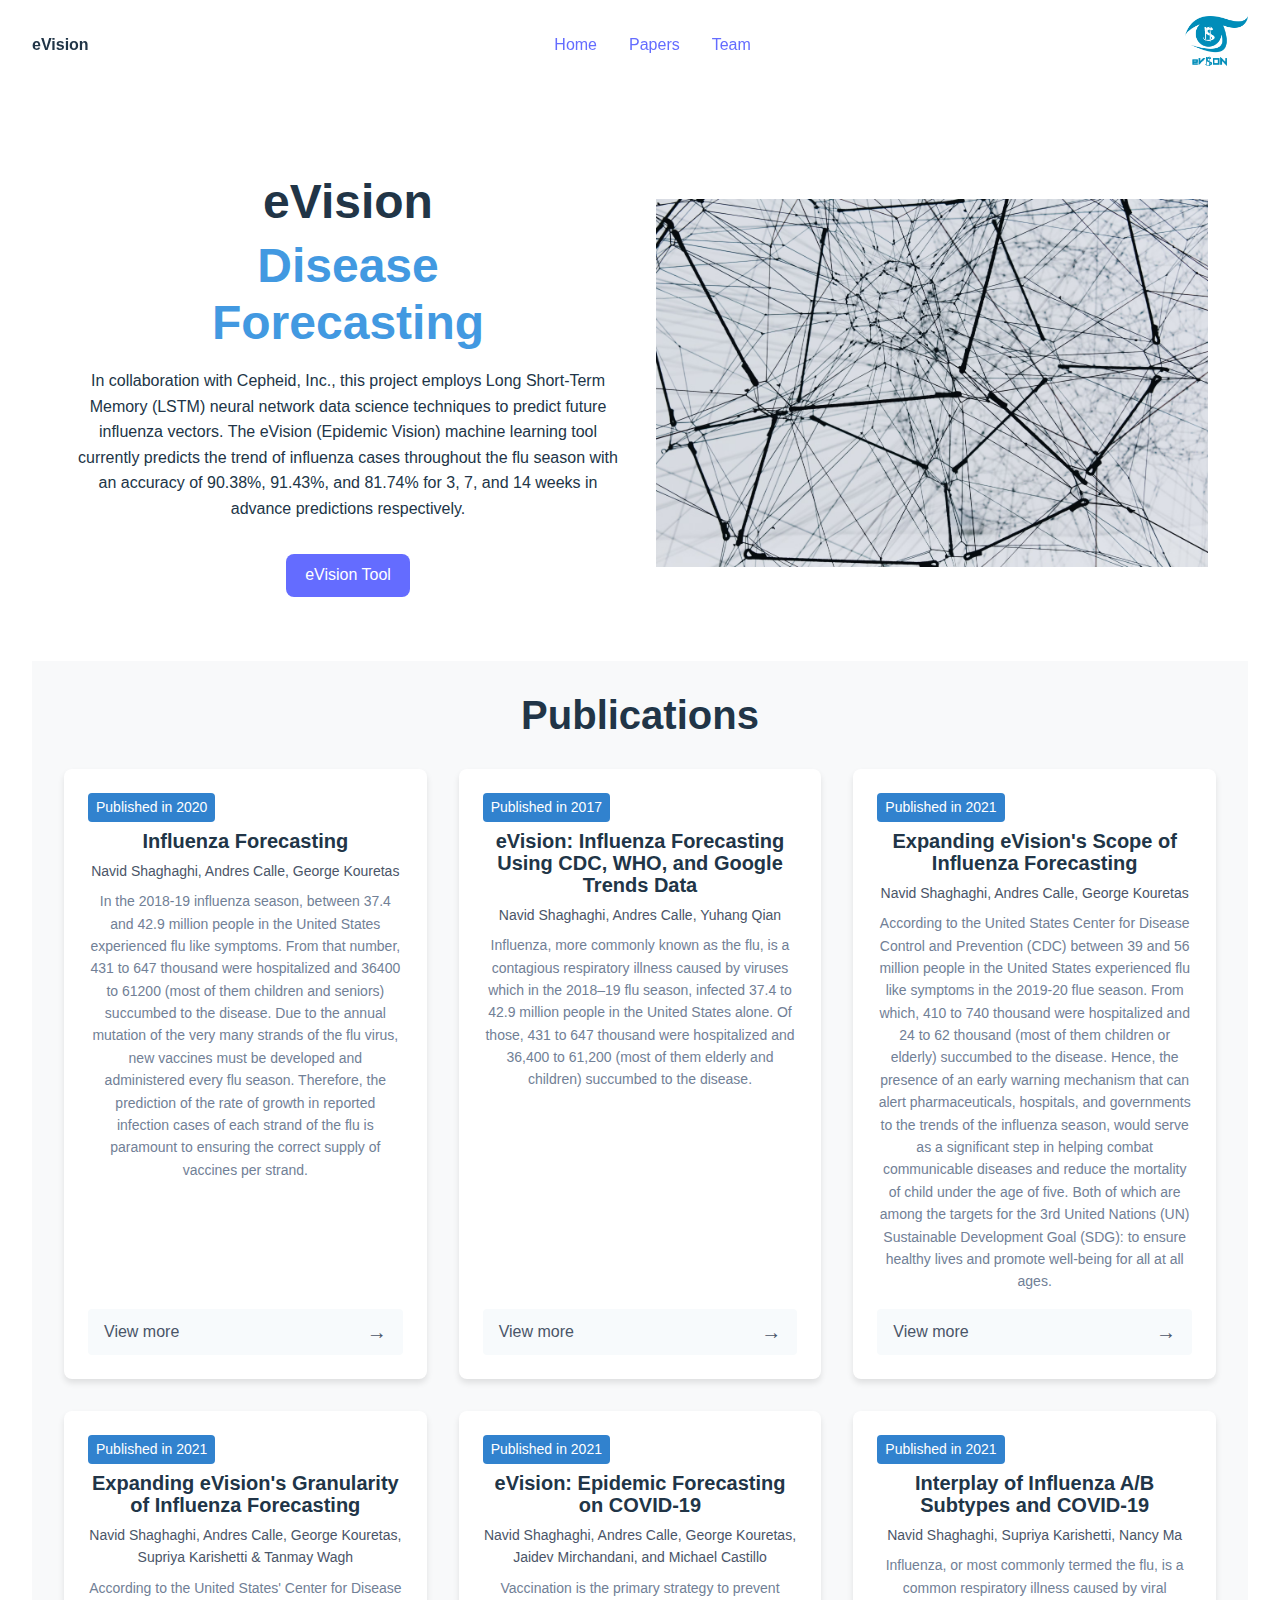
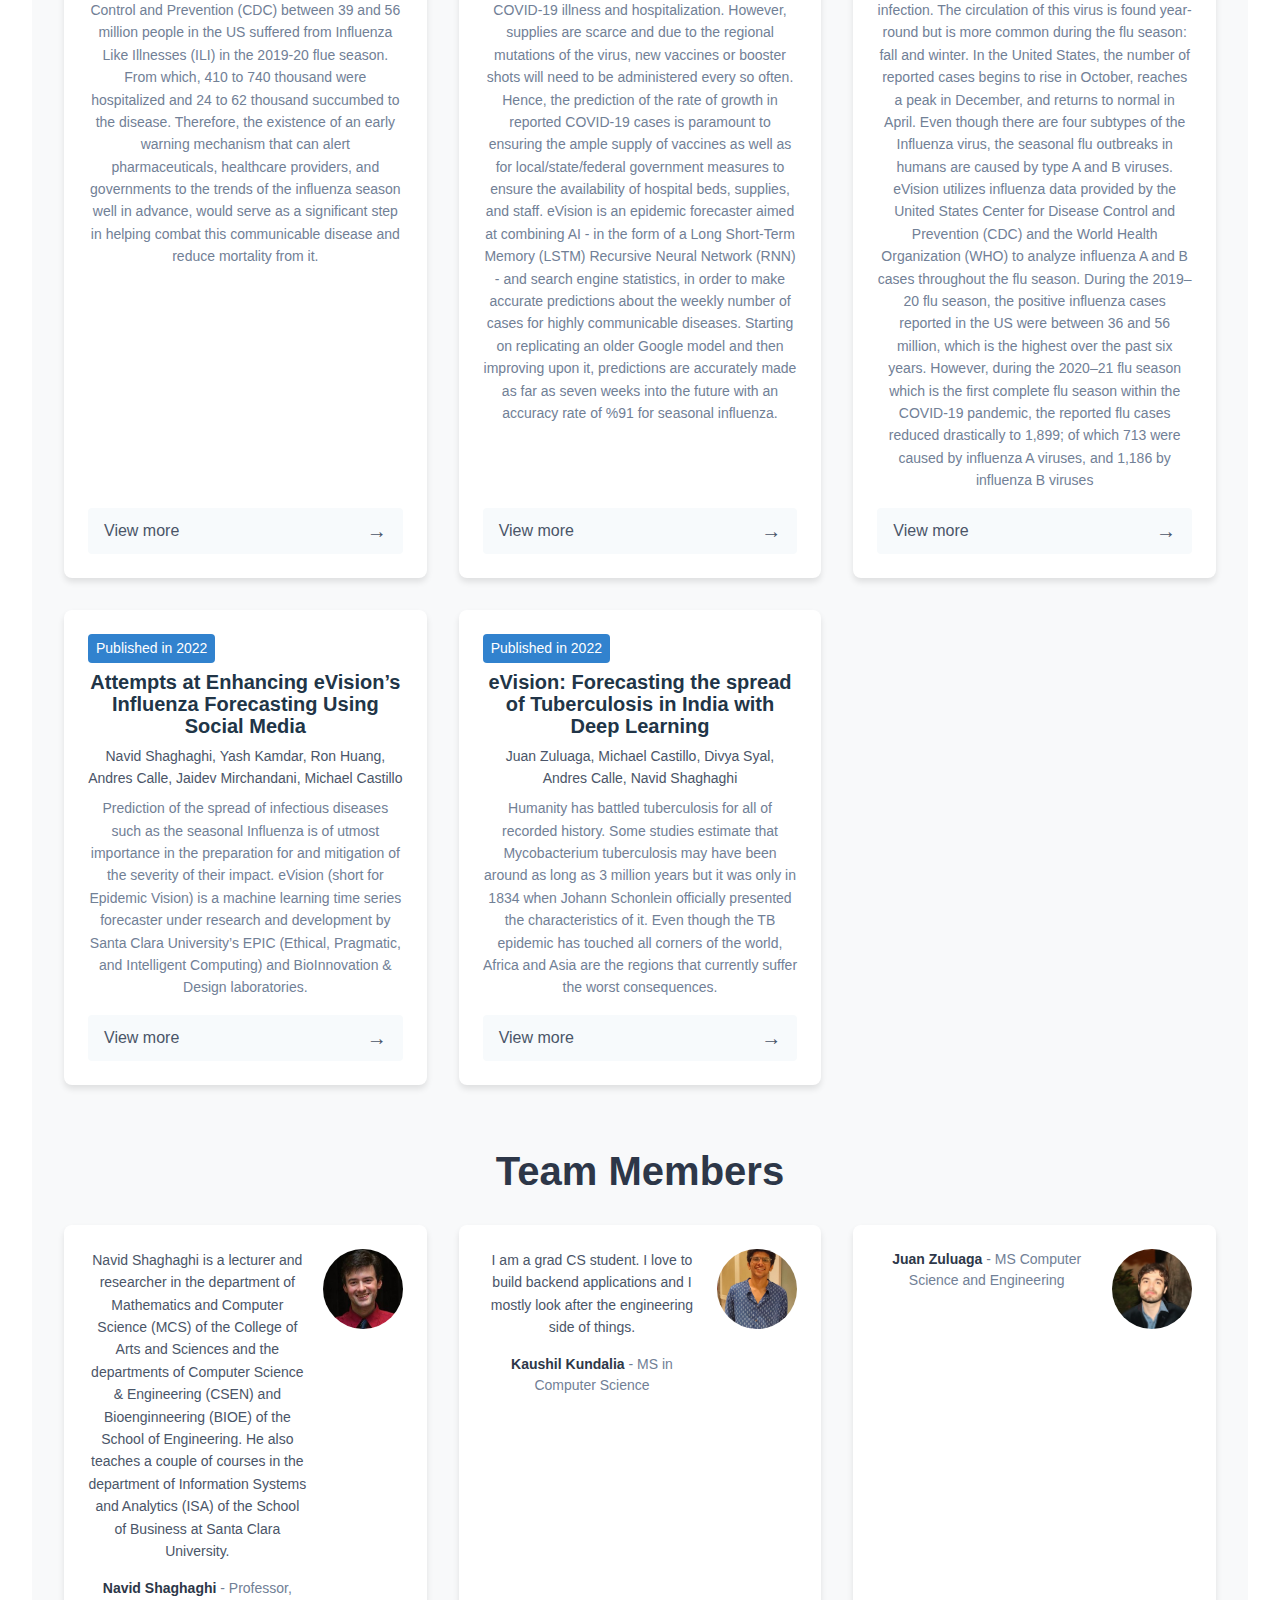
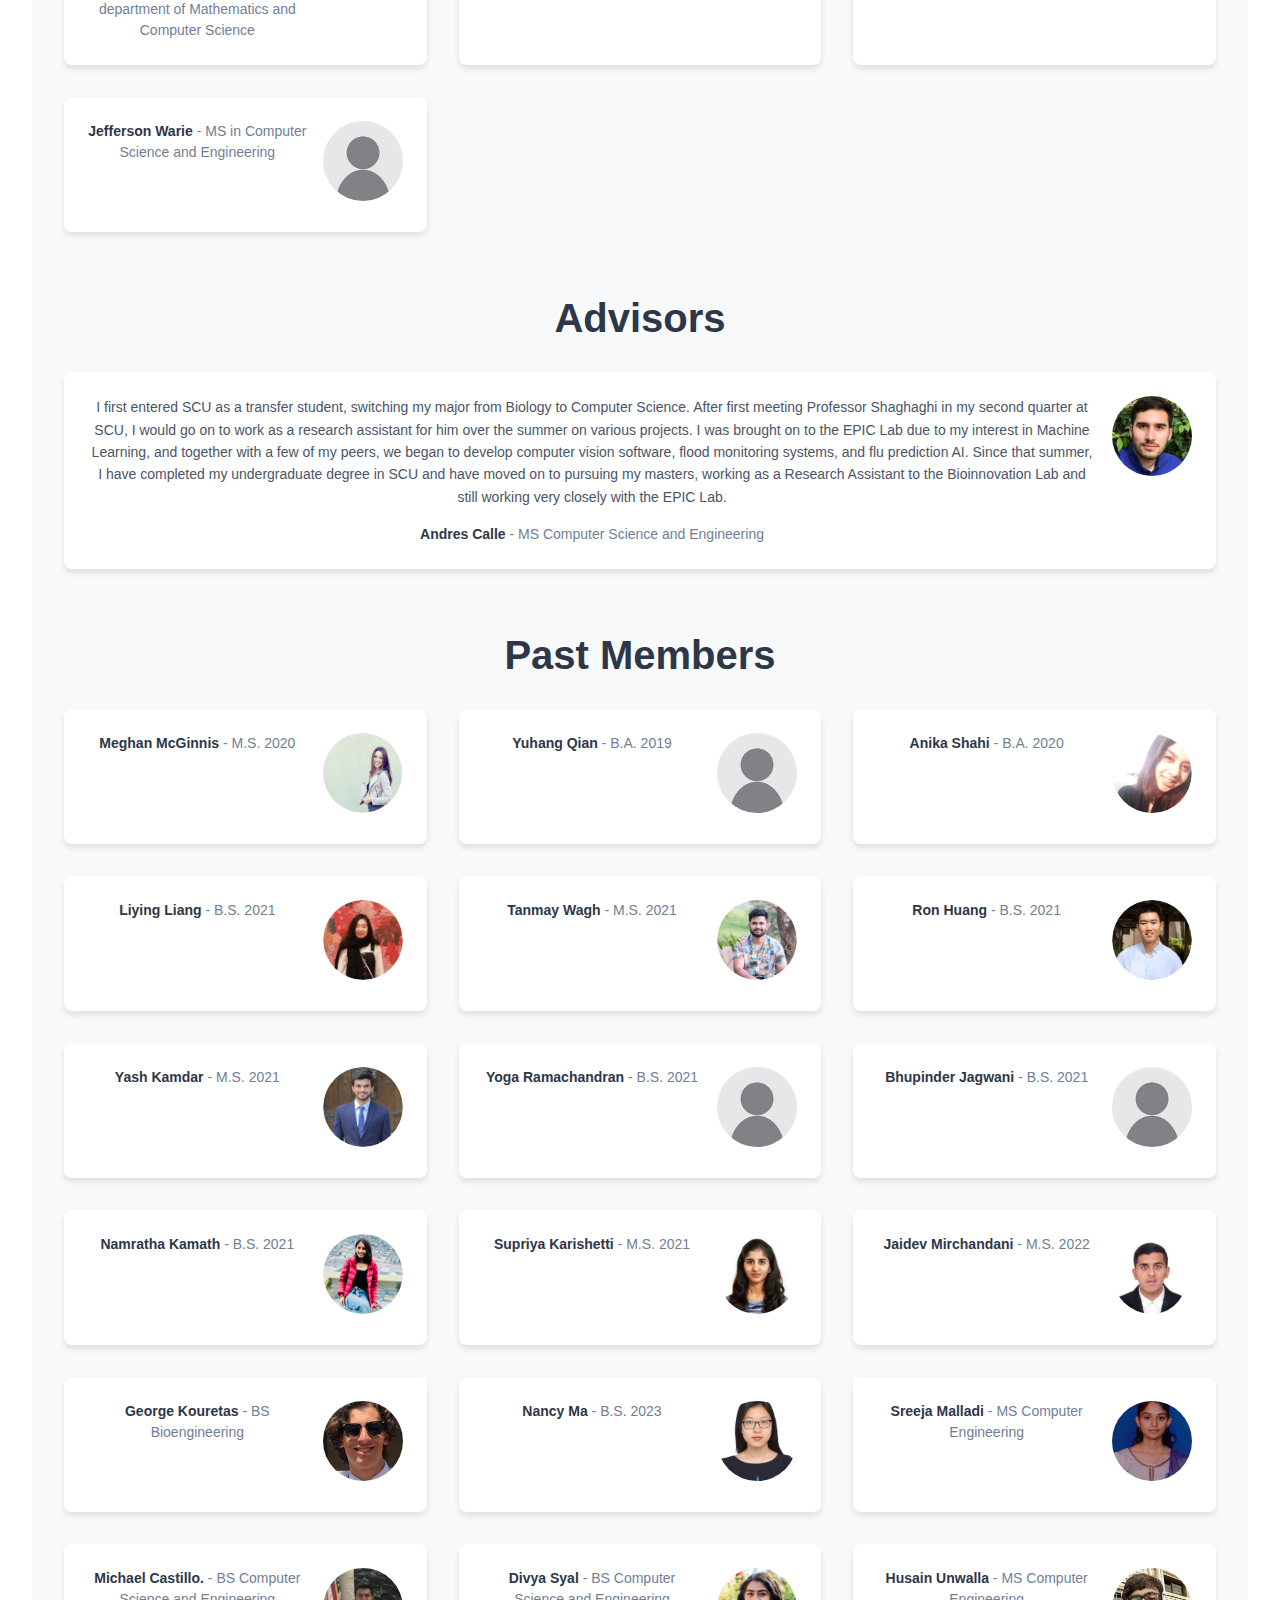
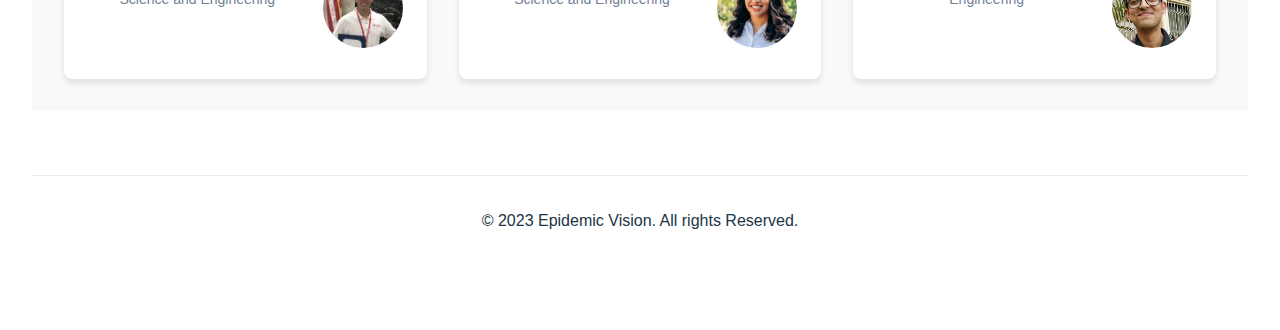
==== index.html @ 006d6311 "Initial Commit" ====
<!DOCTYPE html>
<html lang="en">

<head>
    <meta charset="UTF-8">
    <meta name="viewport" content="width=device-width, initial-scale=1.0">
    <meta name="description" content="eVision - Disease Forecasting">
    <link rel="canonical" href="https://www.epidemicvision.com">
    <title>eVision - Disease Forecasting</title>
    <link rel="stylesheet" href="styles.css">
</head>

<body>
    <header id="sticky-header">
        <nav>
            <div>
                <b>eVision</b>
            </div>
            <ul>
                <li><a href="#hero">Home</a></li>
                <li><a href="#publications">Papers</a></li>
                <li><a href="#team-members">Team</a></li>
            </ul>
            <div class="logo">
                <a href="#hero">
                    <img src="assets/eVision-Logo.png" alt="eVision Logo">
                </a>
            </div>
        </nav>
    </header>

    <main>
        <section id="hero">
            <div class="hero-content">
                <h1>
                    <span class="eyebrow">eVision</span>
                    <span class="main-title">Disease<br>Forecasting</span>
                </h1>
                <p>
                    In collaboration with Cepheid, Inc., this project employs Long Short-Term Memory (LSTM) neural network data science techniques to predict future influenza vectors. The eVision (Epidemic Vision) machine learning tool currently predicts the trend of influenza cases throughout the flu season with an accuracy of 90.38%, 91.43%, and 81.74% for 3, 7, and 14 weeks in advance predictions respectively.
                </p>
                <a href="http://67.223.117.120:8502/" class="button">eVision Tool</a>
            </div>
            <div class="hero-image">
                <picture>
                    <source srcset="assets/hero-image.avif" type="image/avif">
                    <source srcset="assets/hero-image.webp" type="image/webp">
                    <img src="assets/hero-image.jpg" alt="Disease Forecasting Illustration">
                </picture>
            </div>
        </section>

        <section id="publications">
            <h2>Publications</h2>
            <div class="publications-grid">
                <!-- Publication cards will be dynamically inserted here -->
            </div>
        </section>

        <section id="team-members">
            <h2>Team Members</h2>
            <div class="team-grid">
                <!-- Team member cards will be dynamically inserted here -->
            </div>
        </section>

        <section id="advisors">
            <h2>Advisors</h2>
            <div class="advisors-grid">
                <!-- Advisor cards will be dynamically inserted here -->
            </div>
        </section>

        <section id="past-members">
            <h2>Past Members</h2>
            <div class="past-members-grid">
                <!-- Past member cards will be dynamically inserted here -->
            </div>
        </section>
    </main>

    <footer>
        <p>© 2023 Epidemic Vision. All rights Reserved.</p>
    </footer>

    <script src="script.js"></script>
</body>

</html>
---- styles.css ----
:root {
    --primary-color: #646cff;
    --secondary-color: #535bf2;
    --background-color: #ffffff;
    --text-color: #213547;
    max-width: 1280px;
    margin: 0 auto;
    padding: 2rem;
    text-align: center;
}

* {
    box-sizing: border-box;
    margin: 0;
    padding: 0;
}

body {
    font-family: Inter, Avenir, Helvetica, Arial, sans-serif;
    font-size: 16px;
    line-height: 1.5;
    color: var(--text-color);
    background-color: var(--background-color);
    min-width: 320px;
}

a {
    font-weight: 500;
    color: var(--primary-color);
    text-decoration: none;
}

a:hover {
    color: var(--secondary-color);
}

h1,
h2,
h3 {
    line-height: 1.1;
}

h1 {
    font-size: 3.2em;
}

.layout {
    max-width: 1280px;
    margin: 0 auto;
    padding: 2rem;
}

/* Header styles */
header {
    position: fixed;
    top: 0;
    left: 0;
    right: 0;
    backdrop-filter: blur(25px);
    z-index: 99;
}

nav {
    display: flex;
    justify-content: space-between;
    align-items: center;
    padding: 1rem 2rem;
}

nav ul {
    display: flex;
    list-style: none;
}

nav ul li {
    margin-left: 2rem;
}

.logo img {
    height: 50px;
}

/* Hero styles */
#hero {
    display: flex;
    align-items: center;
    justify-content: space-between;
    max-width: 1200px;
    margin: 80px auto 0;
    padding: 4rem 2rem;
}

.hero-content {
    flex: 1;
    padding-right: 2rem;
}

.hero-image {
    flex: 1;
}

.hero-image img {
    max-width: 100%;
    height: auto;
    object-fit: cover;
}

h1 {
    font-size: 2.5rem;
    margin-bottom: 1rem;
}

.eyebrow {
    display: block;
    font-size: 3rem;
    font-weight: bold;
    margin-bottom: 0.5rem;
}

.main-title {
    display: block;
    font-size: 3rem;
    font-weight: bold;
    color: #4299E1;
    line-height: 1.2;
}

p {
    font-size: 1rem;
    line-height: 1.6;
    margin-bottom: 2rem;
}

.button {
    display: inline-block;
    background-color: #4299E1;
    color: white;
    padding: 0.75rem 1.5rem;
    text-decoration: none;
    border-radius: 5px;
    font-weight: bold;
}

/* Tool section styles */
#tool {
    padding: 4rem 0;
}

#tool iframe {
    border: none;
}

/* Features section styles */
.features-grid {
    display: grid;
    grid-template-columns: repeat(auto-fit, minmax(250px, 1fr));
    gap: 2rem;
    padding: 2rem 0;
}

.feature {
    text-align: center;
}

.feature-icon {
    font-size: 3rem;
    margin-bottom: 1rem;
}

/* Publications section styles */
#publications {
    padding: 2rem;
    background-color: #f8f9fa;
}

#publications h2 {
    font-size: 2.5rem;
    text-align: center;
    margin-bottom: 2rem;
}

.publications-grid {
    display: grid;
    grid-template-columns: repeat(auto-fit, minmax(300px, 1fr));
    gap: 2rem;
}

.publication-card {
    background-color: white;
    border-radius: 8px;
    box-shadow: 0 4px 6px rgba(0, 0, 0, 0.1);
    padding: 1.5rem;
    display: flex;
    flex-direction: column;
}

.publication-year {
    background-color: #3182ce;
    color: white;
    padding: 0.25rem 0.5rem;
    border-radius: 4px;
    font-size: 0.875rem;
    align-self: flex-start;
    margin-bottom: 0.5rem;
}

.publication-card h3 {
    font-size: 1.25rem;
    margin-bottom: 0.5rem;
}

.publication-card .authors {
    font-size: 0.875rem;
    color: #4a5568;
    margin-bottom: 0.5rem;
}

.publication-card .abstract {
    font-size: 0.875rem;
    color: #718096;
    margin-bottom: 1rem;
}

.view-more {
    display: flex;
    align-items: center;
    justify-content: space-between;
    background-color: #f7fafc;
    padding: 0.5rem 1rem;
    border-radius: 4px;
    text-decoration: none;
    color: #4a5568;
    font-weight: 500;
    margin-top: auto;
}

.view-more .arrow {
    font-size: 1.25rem;
}

/* Team Members, Advisors, and Past Members section styles */
#team-members,
#advisors,
#past-members {
    padding: 2rem;
    background-color: #f8f9fa;
}

#team-members h2,
#advisors h2,
#past-members h2 {
    font-size: 2.5rem;
    text-align: center;
    margin-bottom: 2rem;
    color: #2d3748;
}

.team-grid,
.advisors-grid,
.past-members-grid {
    display: grid;
    grid-template-columns: repeat(auto-fit, minmax(300px, 1fr));
    gap: 2rem;
}

.person-card {
    background-color: white;
    border-radius: 8px;
    box-shadow: 0 4px 6px rgba(0, 0, 0, 0.1);
    padding: 1.5rem;
    display: flex;
    align-items: flex-start;
}

.person-info {
    flex-grow: 1;
    padding-right: 1rem;
}

.person-bio {
    font-size: 0.875rem;
    color: #4a5568;
    margin-bottom: 1rem;
}

.person-details {
    font-size: 0.875rem;
    color: #718096;
}

.person-details strong {
    color: #2d3748;
}

.person-avatar {
    flex-shrink: 0;
}

.person-avatar img {
    width: 80px;
    height: 80px;
    border-radius: 50%;
    object-fit: cover;
}


/* Footer styles */
footer {
    text-align: center;
    padding: 2rem 0;
    margin-top: 4rem;
    border-top: 1px solid #eaeaea;
}

/* Responsive design */
@media (max-width: 768px) {
    .layout {
        padding: 1rem;
    }

    #hero {
        flex-direction: column;
    }

    .hero-content {
        max-width: 100%;
        margin-bottom: 2rem;
    }
}

/* Button styles */
.button {
    display: inline-block;
    padding: 0.6em 1.2em;
    font-size: 1em;
    font-weight: 500;
    background-color: var(--primary-color);
    color: white;
    border: none;
    border-radius: 8px;
    cursor: pointer;
    transition: background-color 0.25s;
}

.button:hover {
    background-color: var(--secondary-color);
}

.button .arrow {
    margin-left: 0.5em;
}
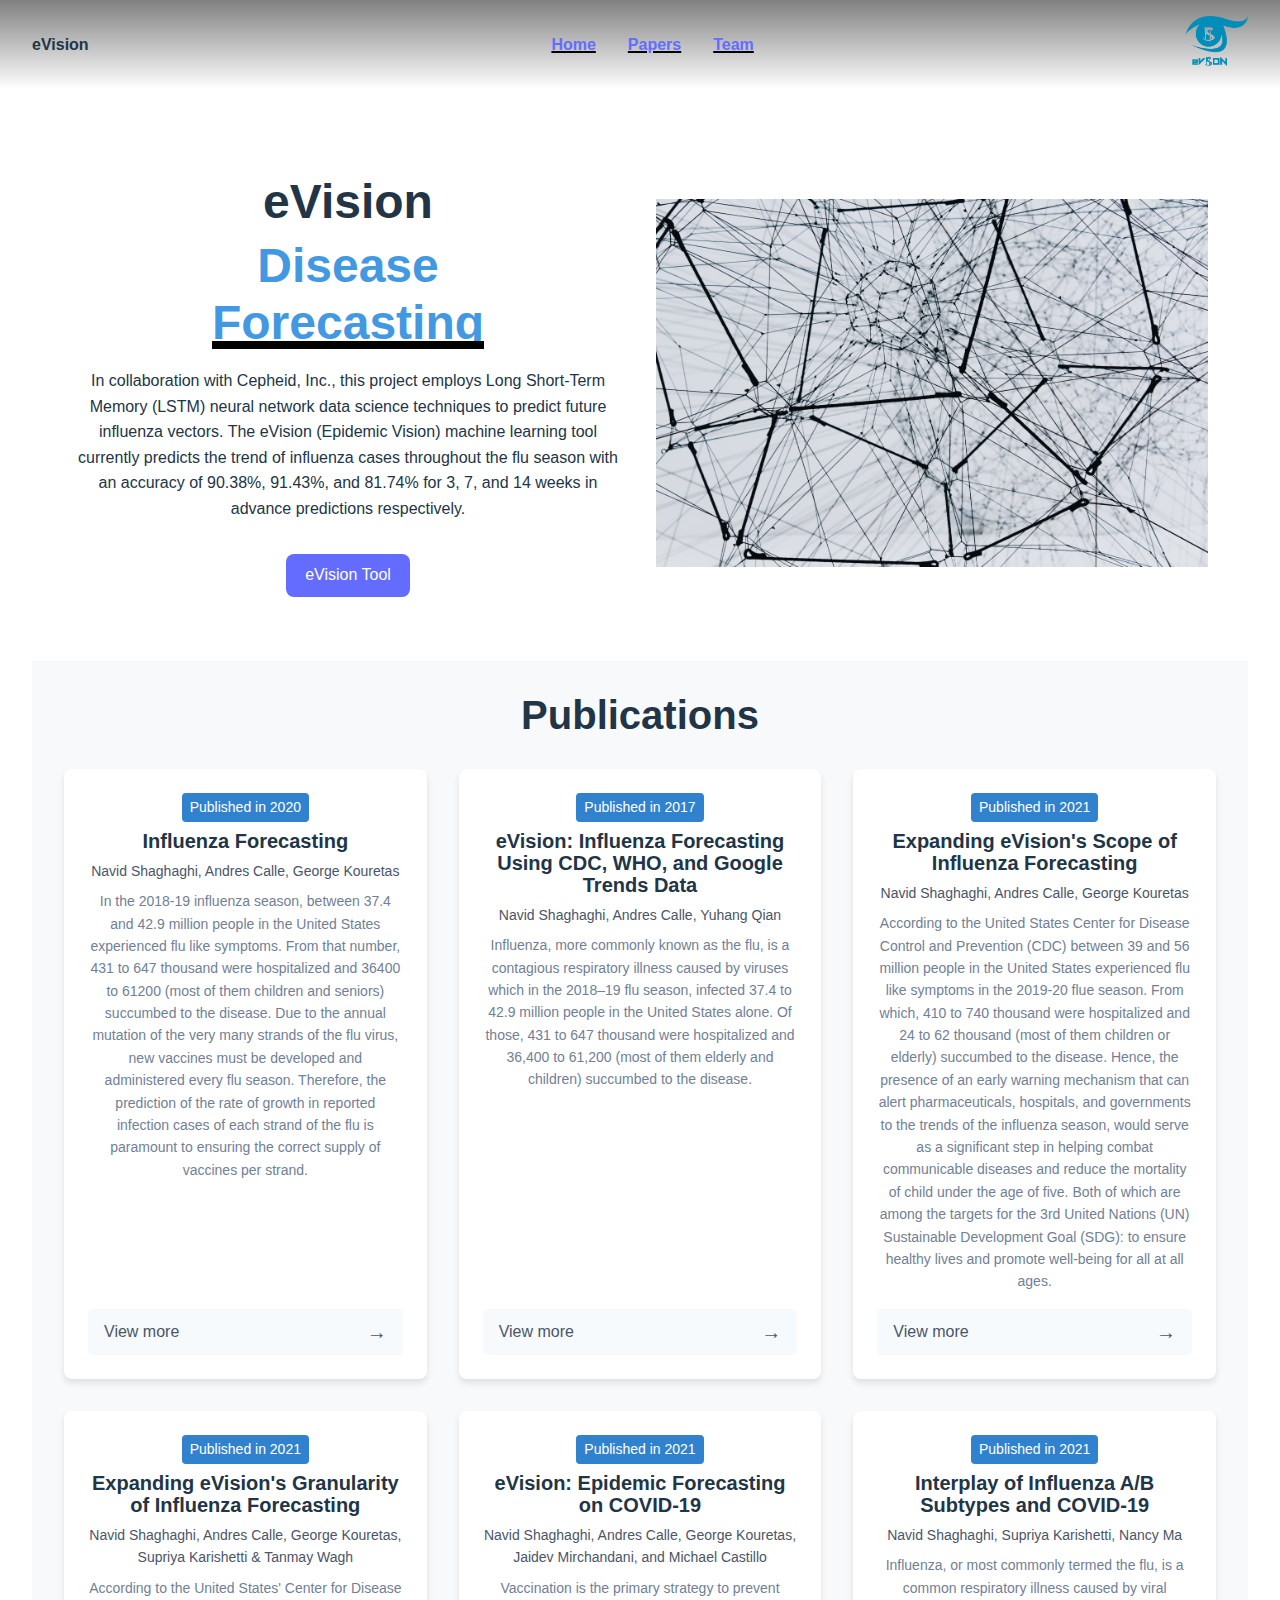
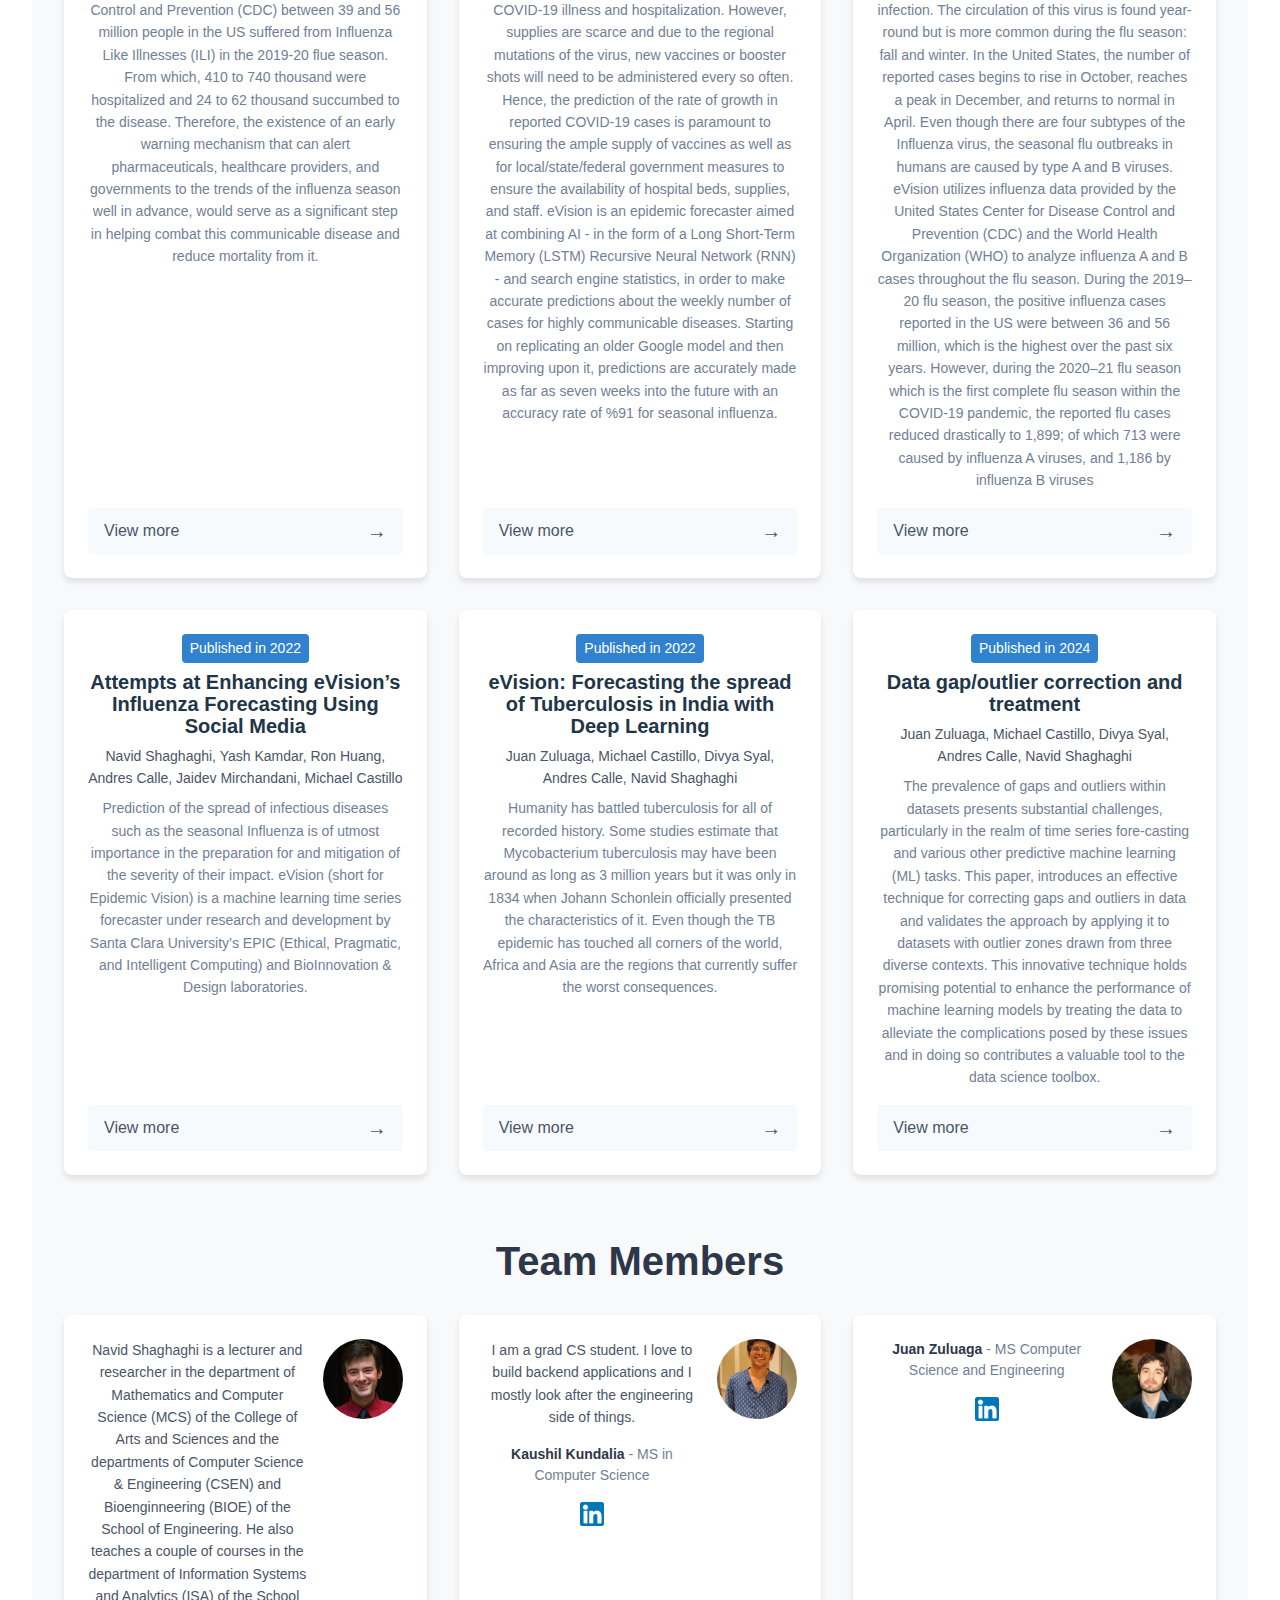
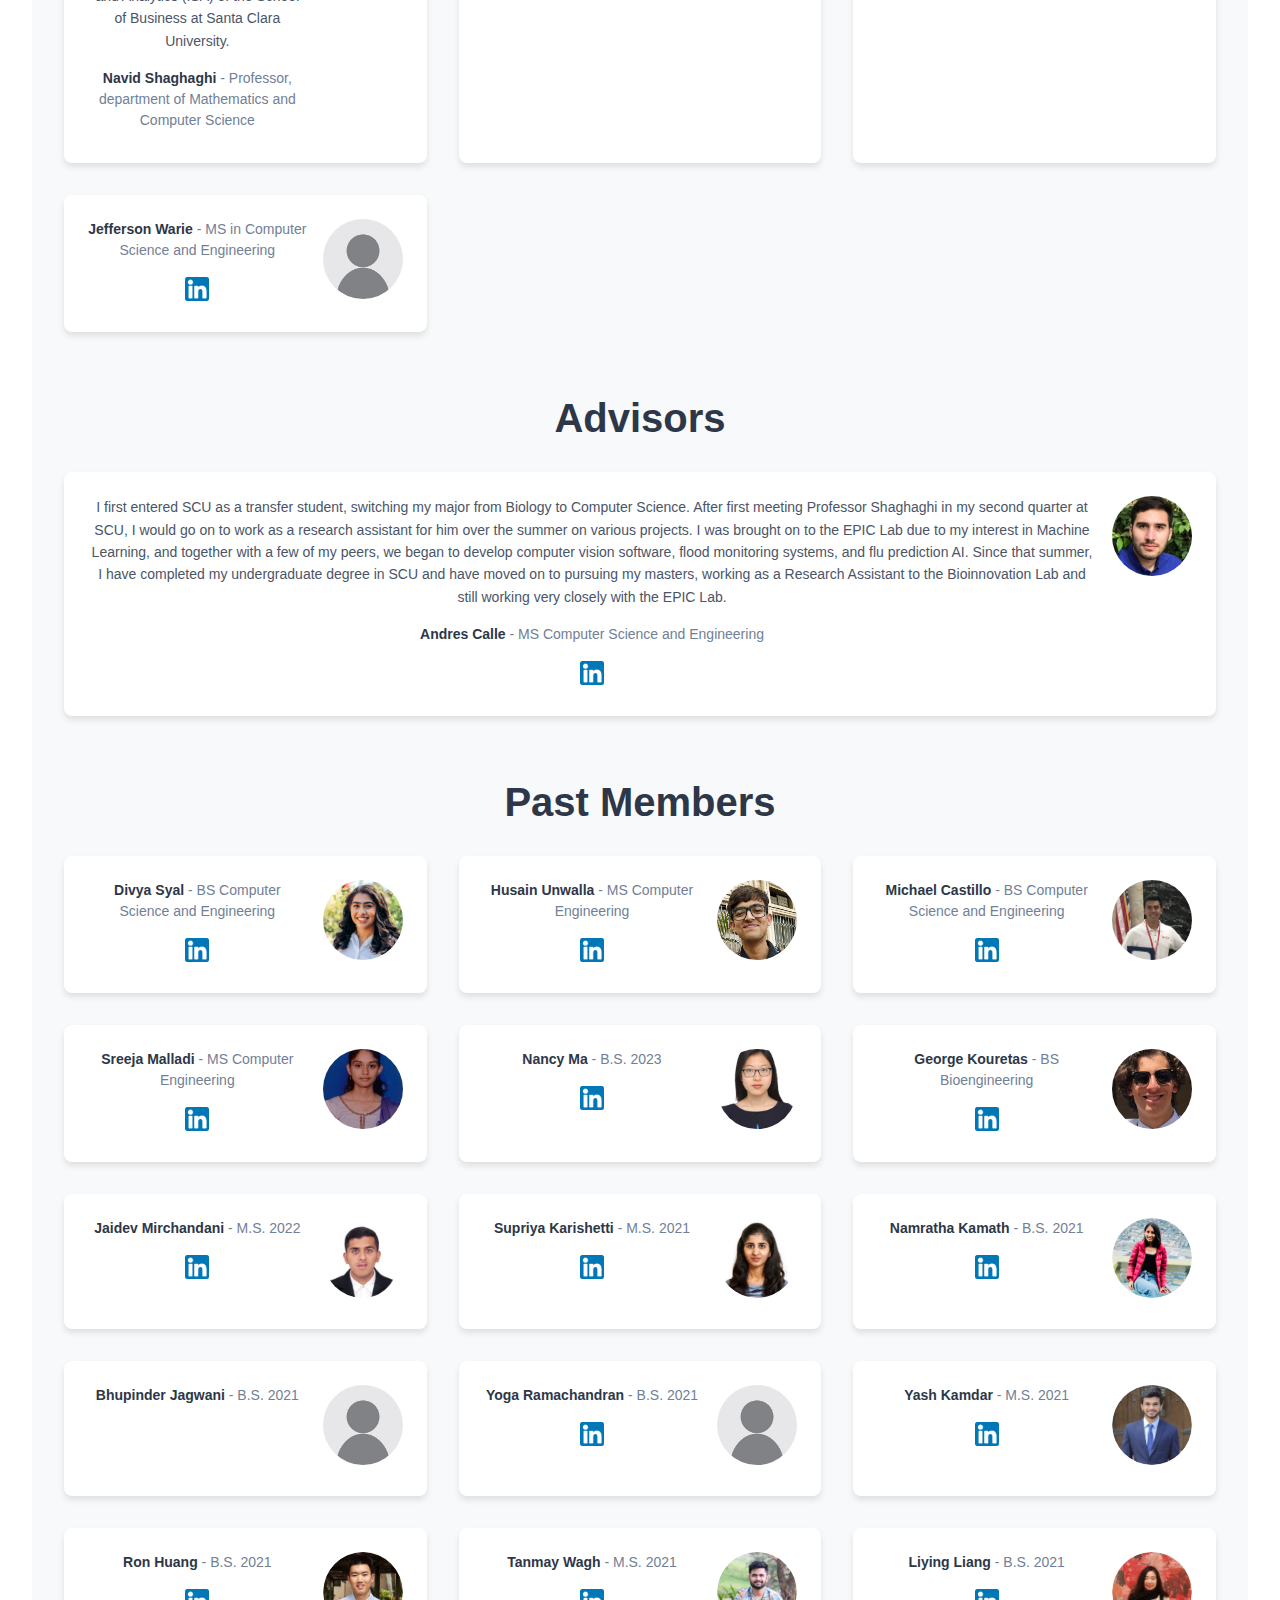
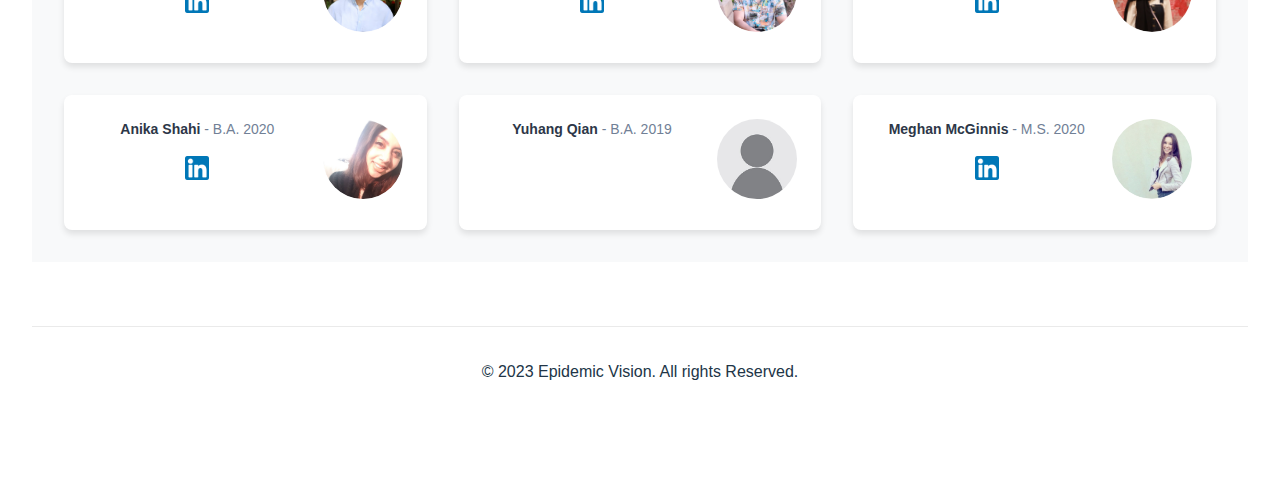
==== commit 773f14e2: "Modified header" ====
--- a/index.html
+++ b/index.html
@@ -34,7 +34,7 @@
             <div class="hero-content">
                 <h1>
                     <span class="eyebrow">eVision</span>
-                    <span class="main-title">Disease<br>Forecasting</span>
+                    <span class="main-title">Disease<br><span class="underline">Forecasting</span></span>
                 </h1>
                 <p>
                     In collaboration with Cepheid, Inc., this project employs Long Short-Term Memory (LSTM) neural network data science techniques to predict future influenza vectors. The eVision (Epidemic Vision) machine learning tool currently predicts the trend of influenza cases throughout the flu season with an accuracy of 90.38%, 91.43%, and 81.74% for 3, 7, and 14 weeks in advance predictions respectively.
--- a/styles.css
+++ b/styles.css
@@ -56,9 +56,13 @@
     top: 0;
     left: 0;
     right: 0;
-    backdrop-filter: blur(25px);
+    background: linear-gradient(to bottom, grey, white);
+    backdrop-filter: none;
     z-index: 99;
 }
+/* Original settings:
+backdrop-filter: blur(25px);
+*/
 
 nav {
     display: flex;
@@ -78,6 +82,21 @@
 
 .logo img {
     height: 50px;
+}
+
+header nav ul li a {
+    font-weight: bold;
+    color: var(--primary-color);
+    text-decoration: underline;
+    text-decoration-color: black;
+    text-decoration-thickness: 2px;
+}
+
+header nav ul li a:hover {
+    color: var(--secondary-color);
+    text-decoration: underline;
+    text-decoration-color: black;
+    text-decoration-thickness: 2px;
 }
 
 /* Hero styles */
@@ -141,6 +160,21 @@
     font-weight: bold;
 }
 
+.underline {
+    position: relative;
+}
+
+.underline::before {
+    content: "";
+    position: absolute;
+    bottom: 0;
+    left: 0;
+    width: 100%;
+    height: 8px;
+    background-color: black;
+    z-index: 1;
+}
+
 /* Tool section styles */
 #tool {
     padding: 4rem 0;
@@ -200,7 +234,7 @@
     padding: 0.25rem 0.5rem;
     border-radius: 4px;
     font-size: 0.875rem;
-    align-self: flex-start;
+    align-self: center;
     margin-bottom: 0.5rem;
 }
 
@@ -286,6 +320,8 @@
 .person-details {
     font-size: 0.875rem;
     color: #718096;
+    margin-bottom: 8px;
+    text-align: center;
 }
 
 .person-details strong {
@@ -348,4 +384,24 @@
 
 .button .arrow {
     margin-left: 0.5em;
+}
+
+.linkedin-link img {
+    width: 24px;
+    height: 24px;
+    margin-top: 8px;
+}
+
+.linkedin-link:hover img {
+    filter: brightness(1.2);
+}
+
+.linkedin-container {
+    display: flex;
+    justify-content: center;
+    margin-top: 8px;
+}
+
+.linkedin-link {
+    display: inline-block;
 }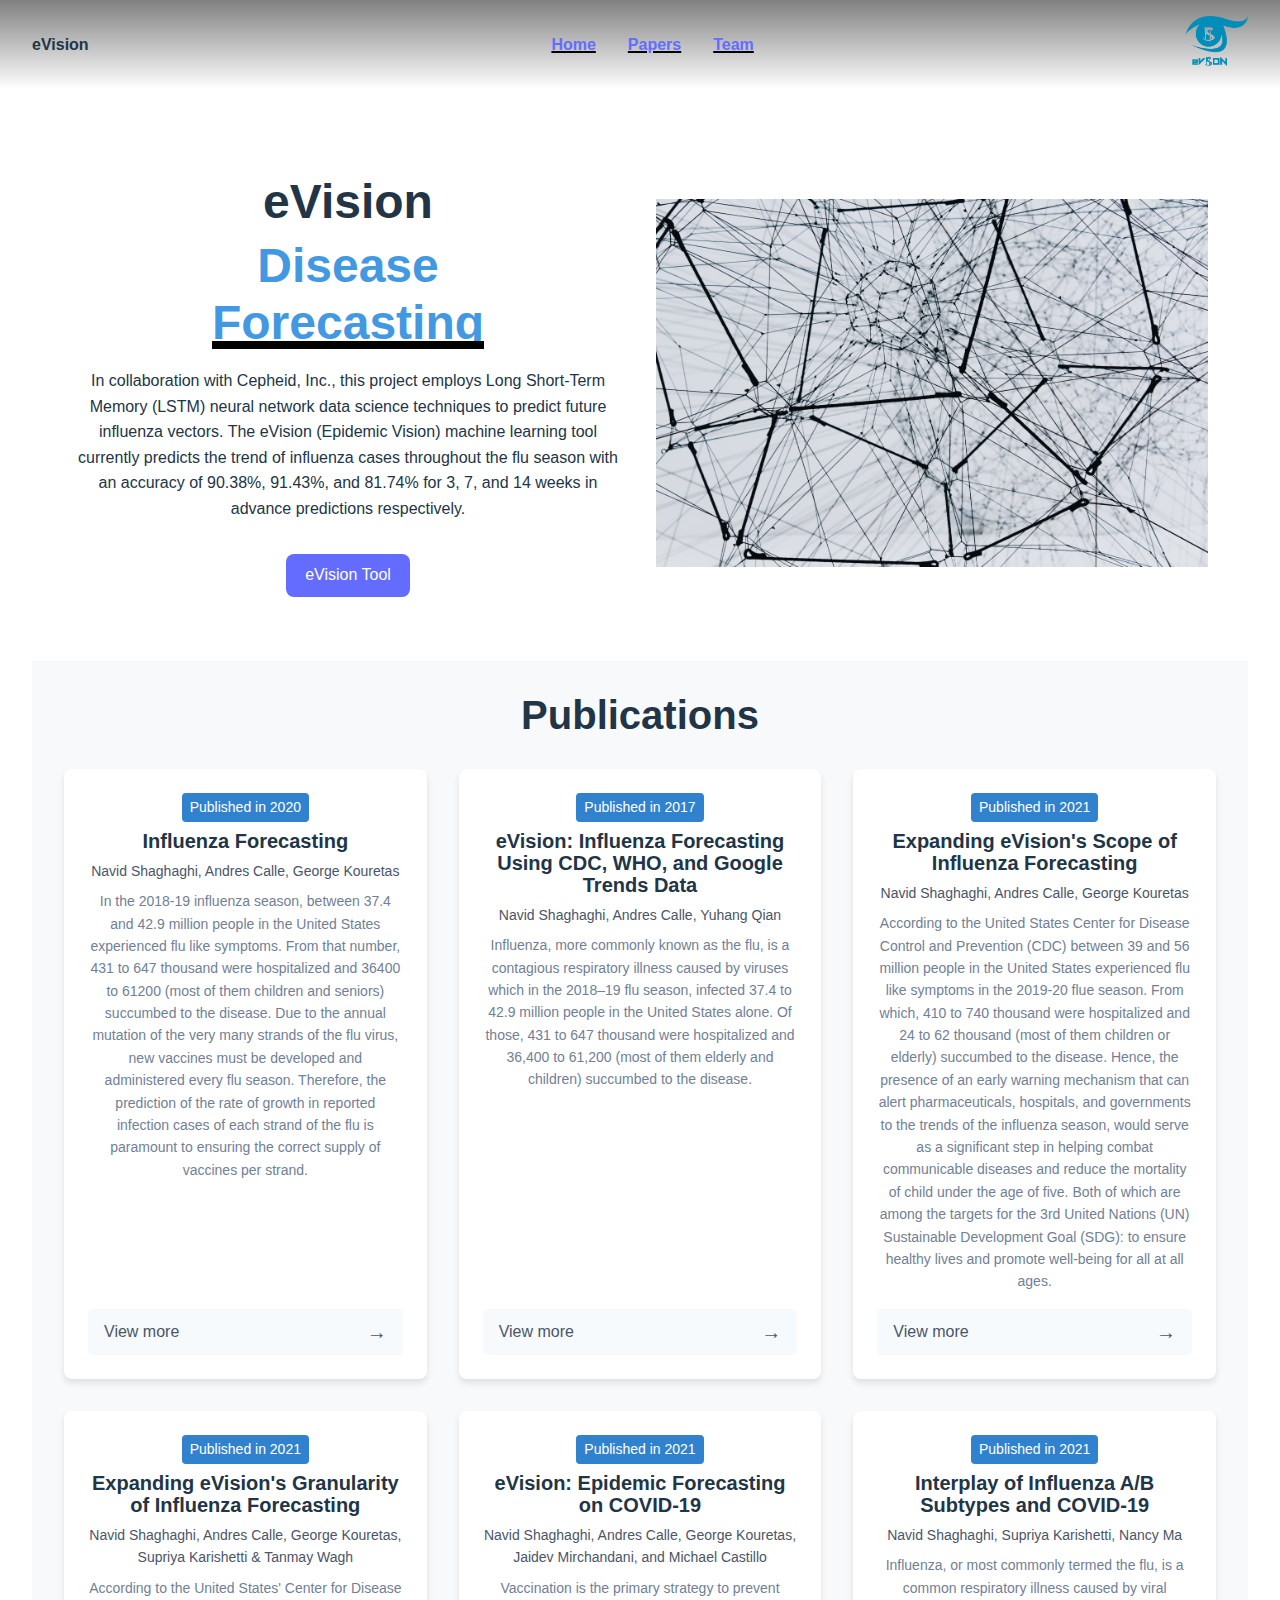
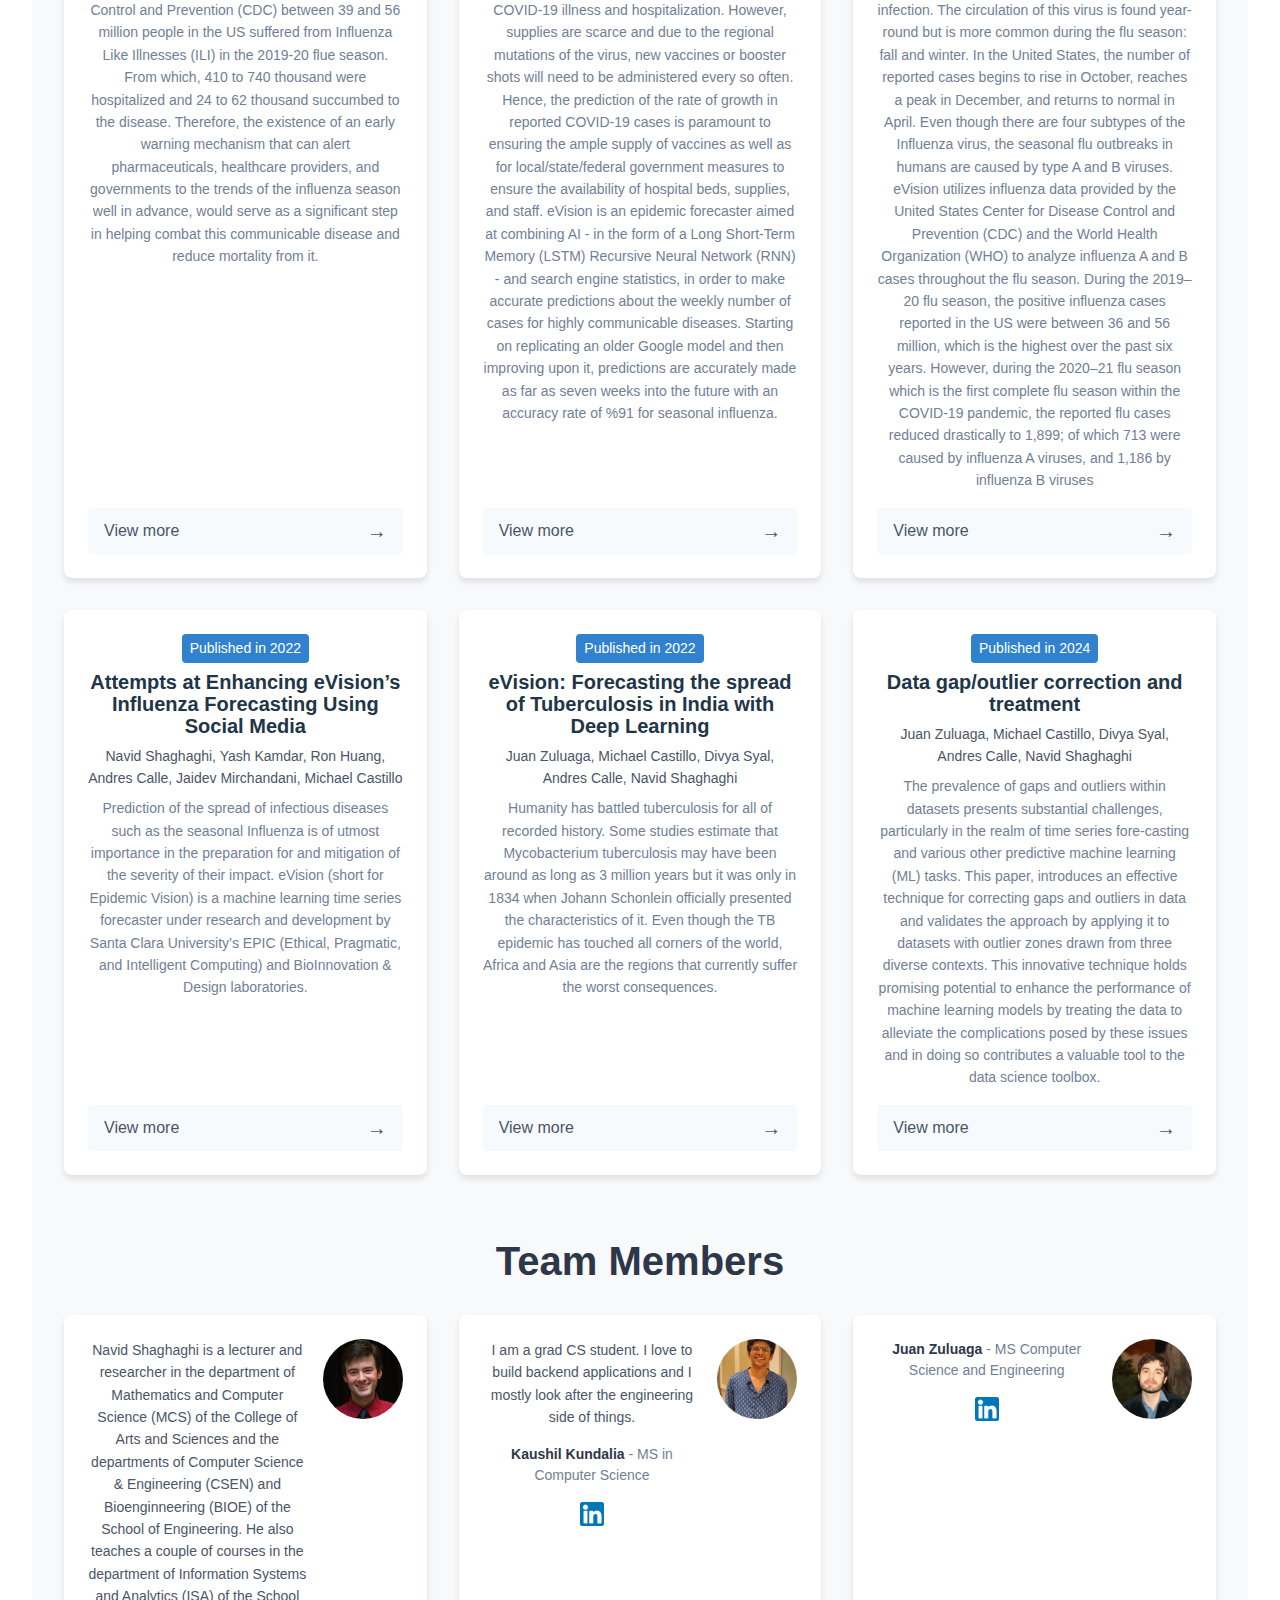
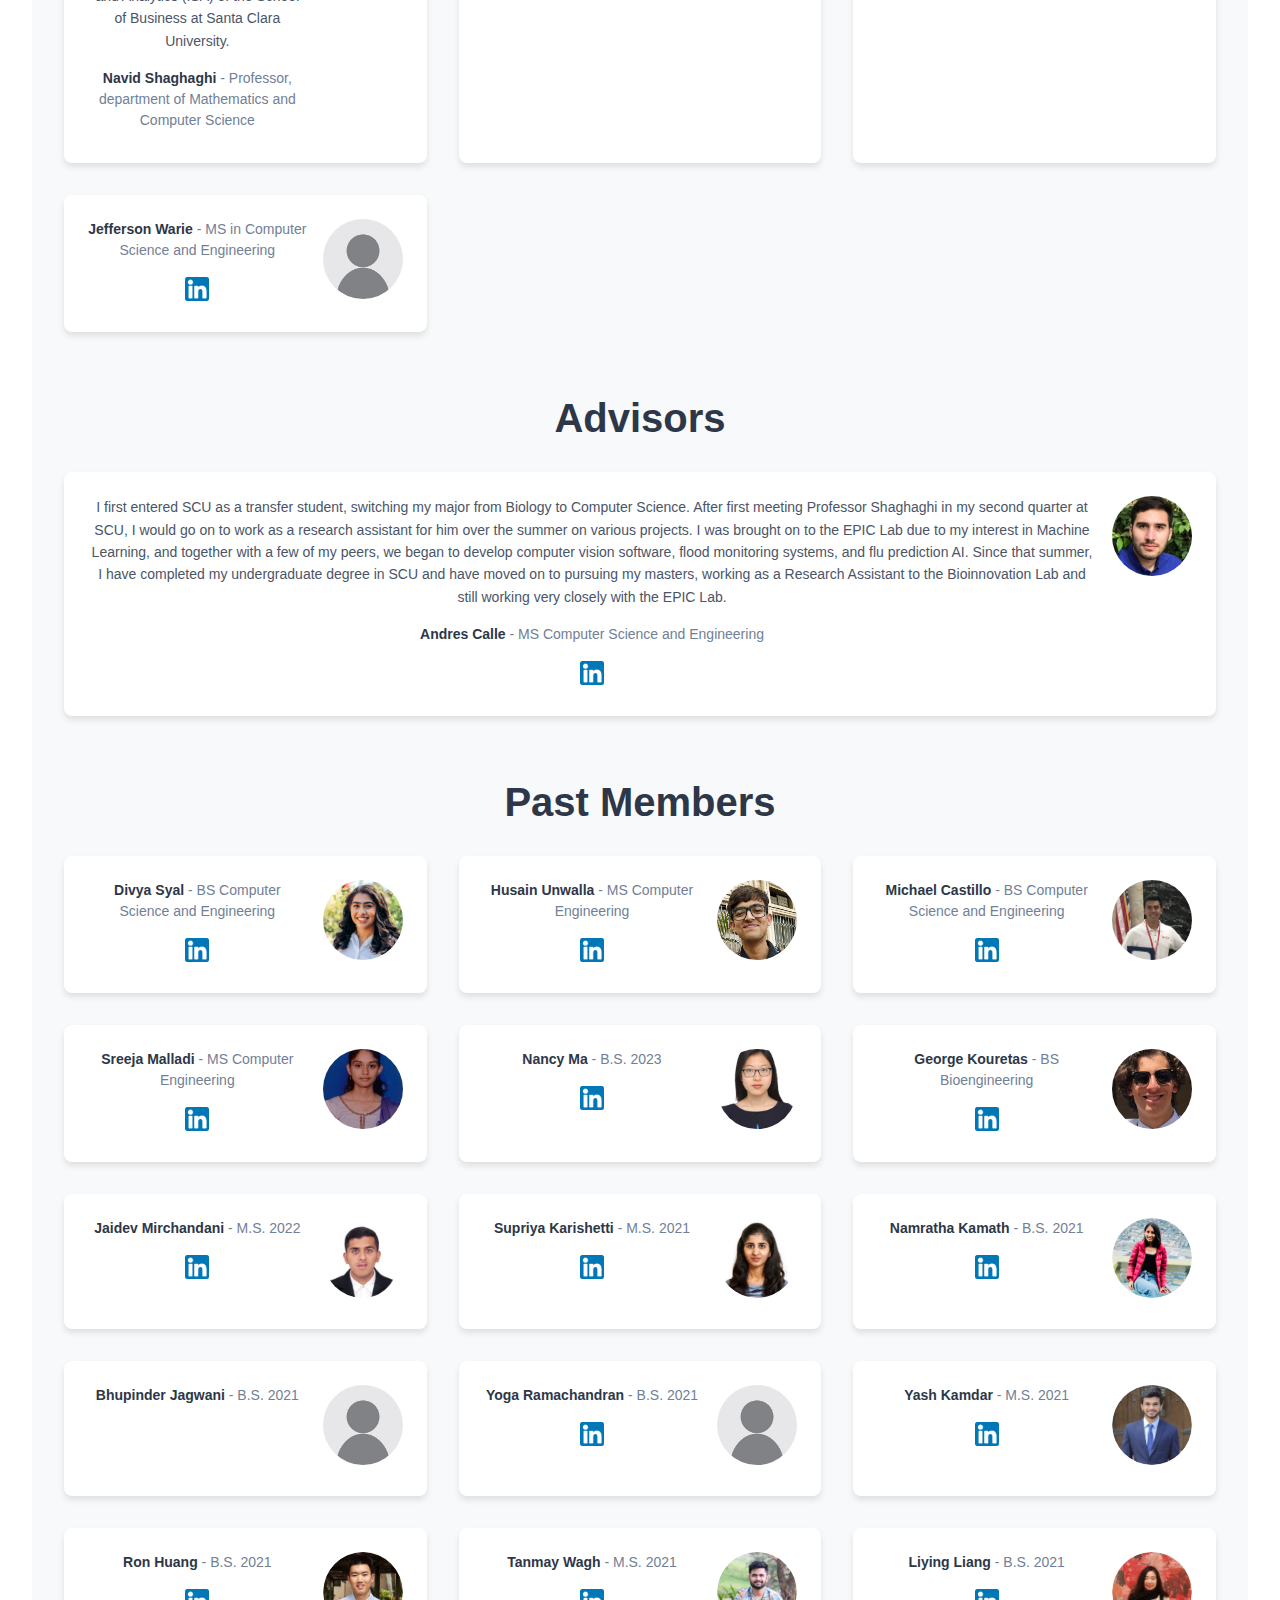
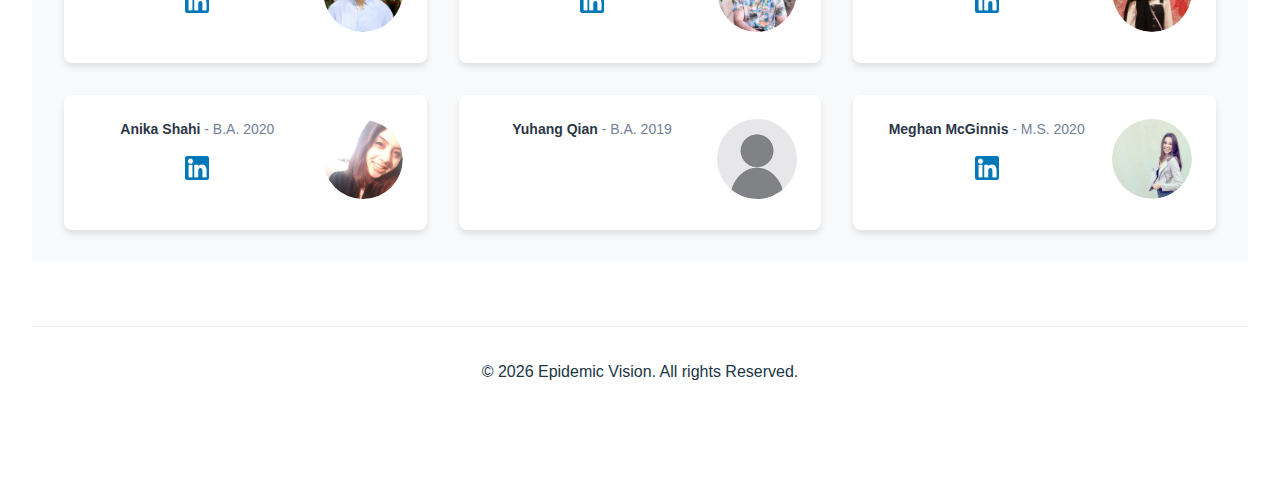
==== commit fa310305: "Added 404 page, modified css" ====
--- a/index.html
+++ b/index.html
@@ -39,7 +39,7 @@
                 <p>
                     In collaboration with Cepheid, Inc., this project employs Long Short-Term Memory (LSTM) neural network data science techniques to predict future influenza vectors. The eVision (Epidemic Vision) machine learning tool currently predicts the trend of influenza cases throughout the flu season with an accuracy of 90.38%, 91.43%, and 81.74% for 3, 7, and 14 weeks in advance predictions respectively.
                 </p>
-                <a href="http://67.223.117.120:8502/" class="button">eVision Tool</a>
+                <a href="404.html" class="button">eVision Tool</a>
             </div>
             <div class="hero-image">
                 <picture>
@@ -80,8 +80,8 @@
     </main>
 
     <footer>
-        <p>© 2023 Epidemic Vision. All rights Reserved.</p>
-    </footer>
+        <p>© <span id="current-year"></span> Epidemic Vision. All rights Reserved.</p>
+    </footer>    
 
     <script src="script.js"></script>
 </body>
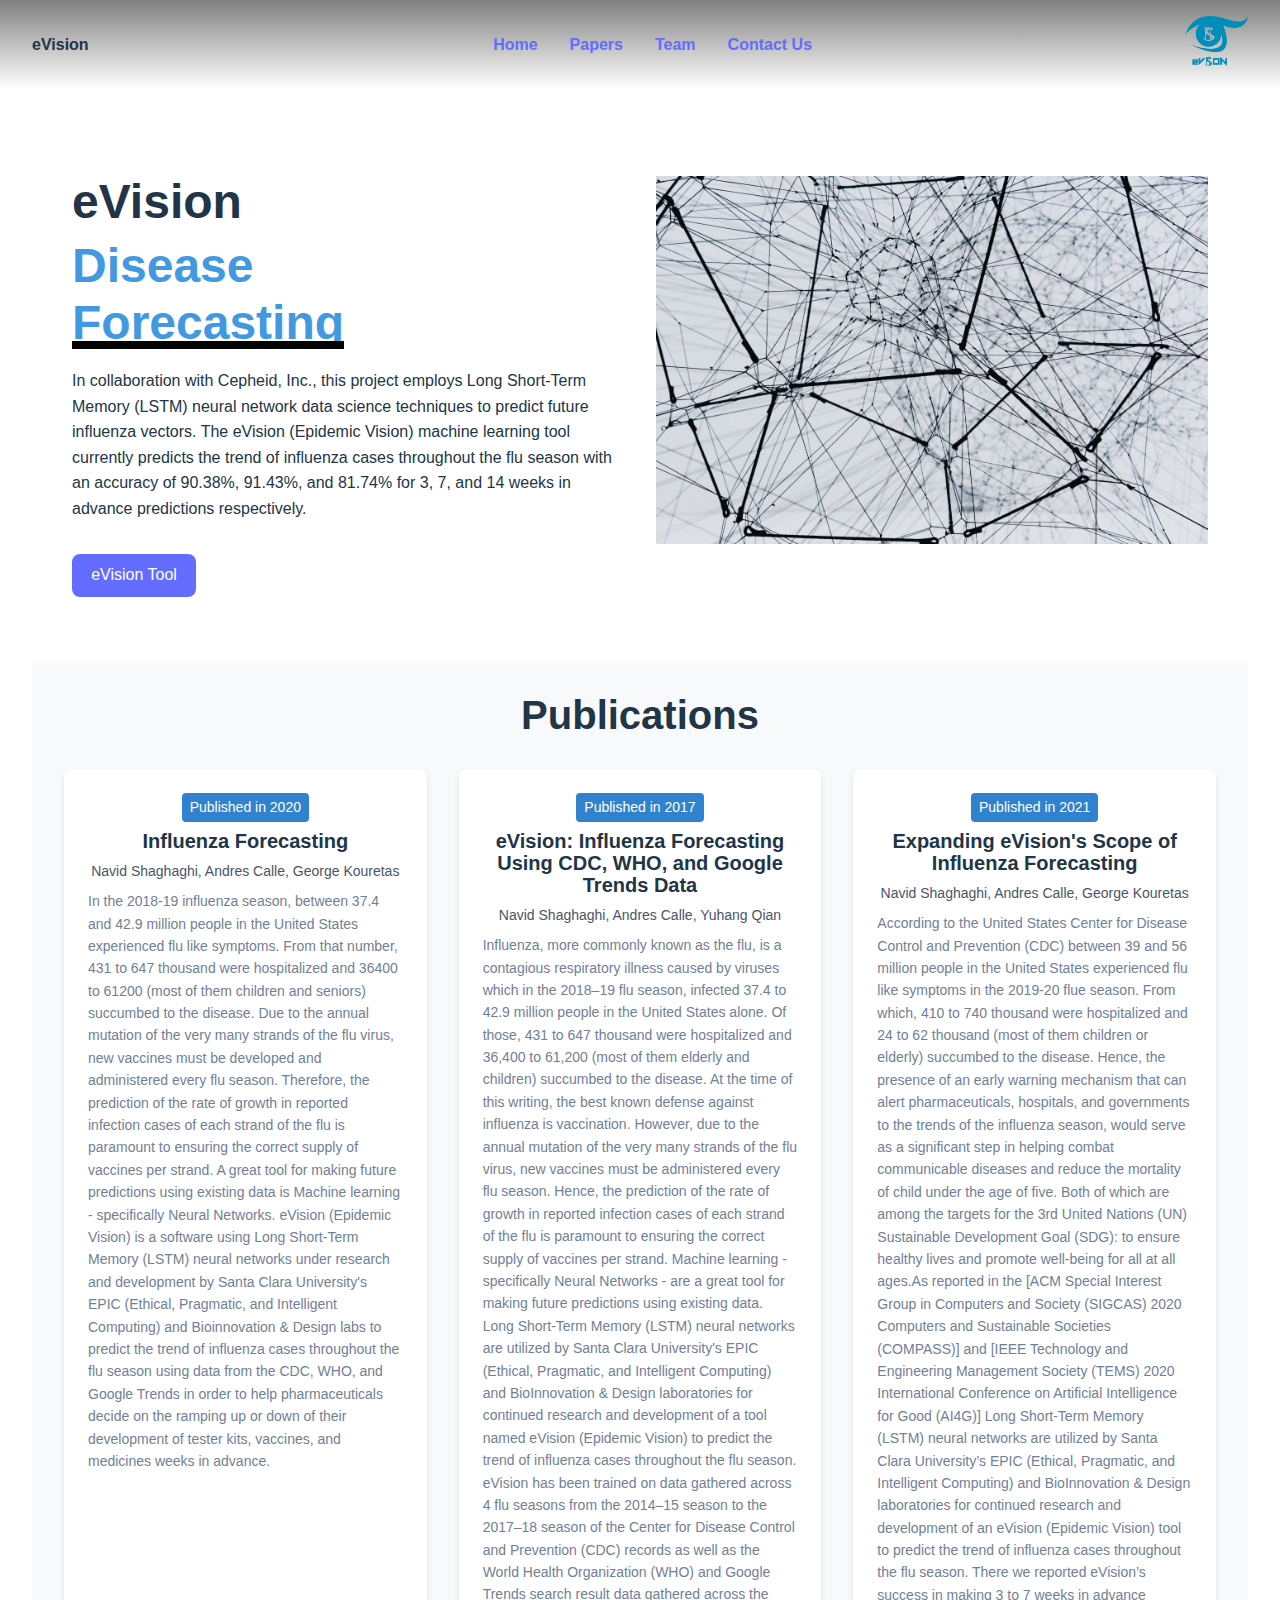
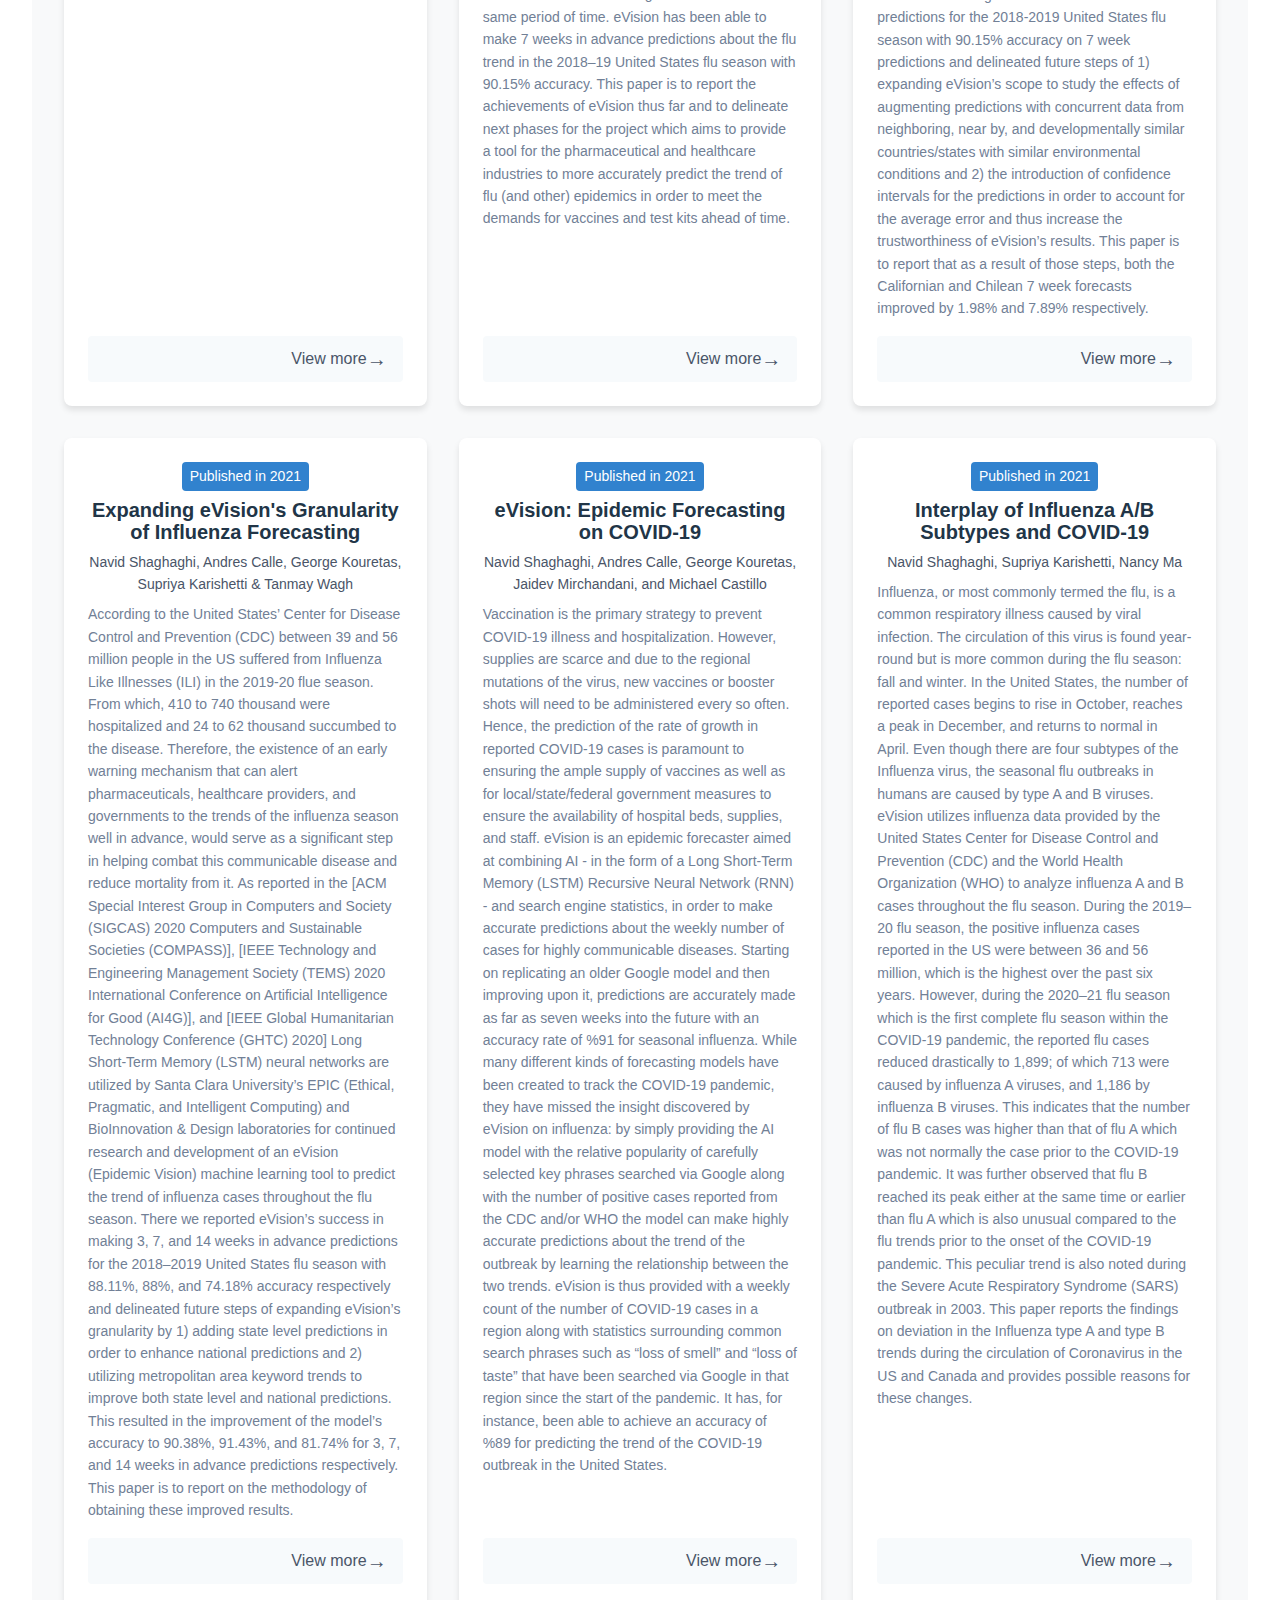
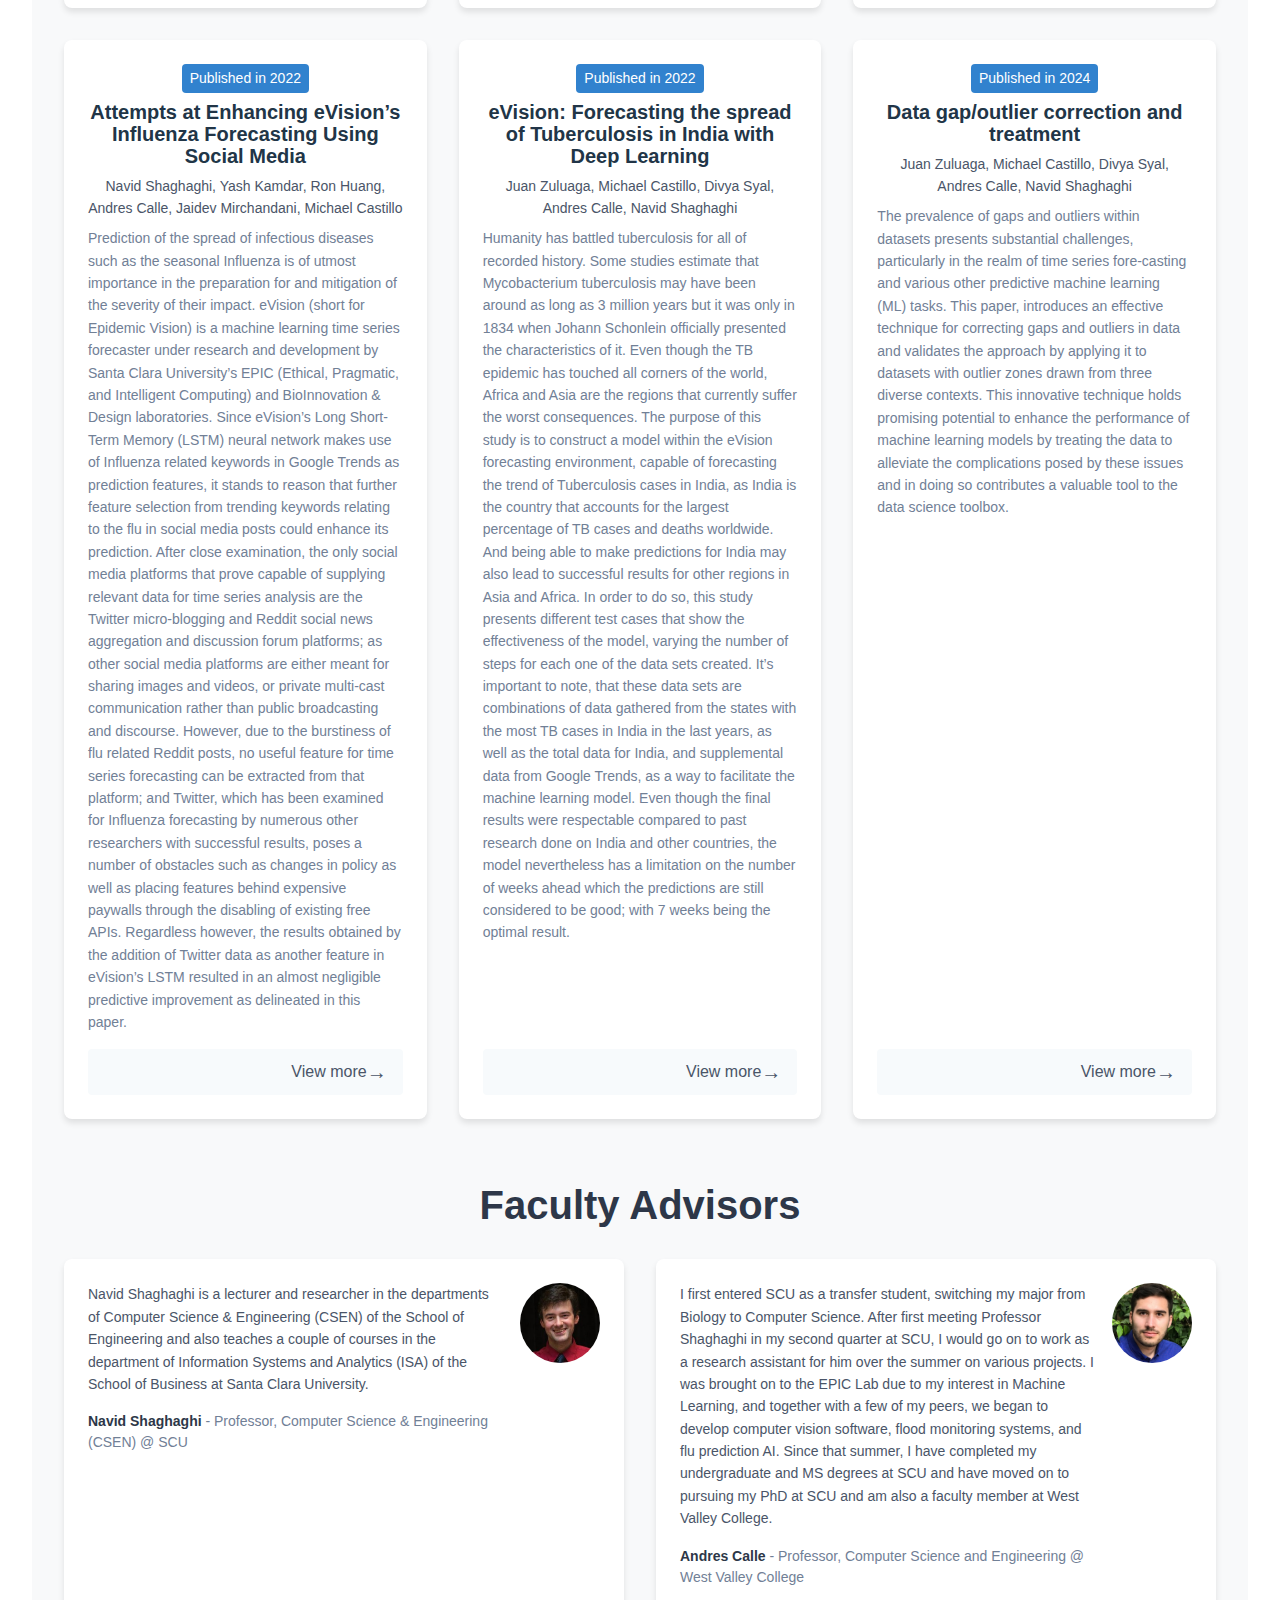
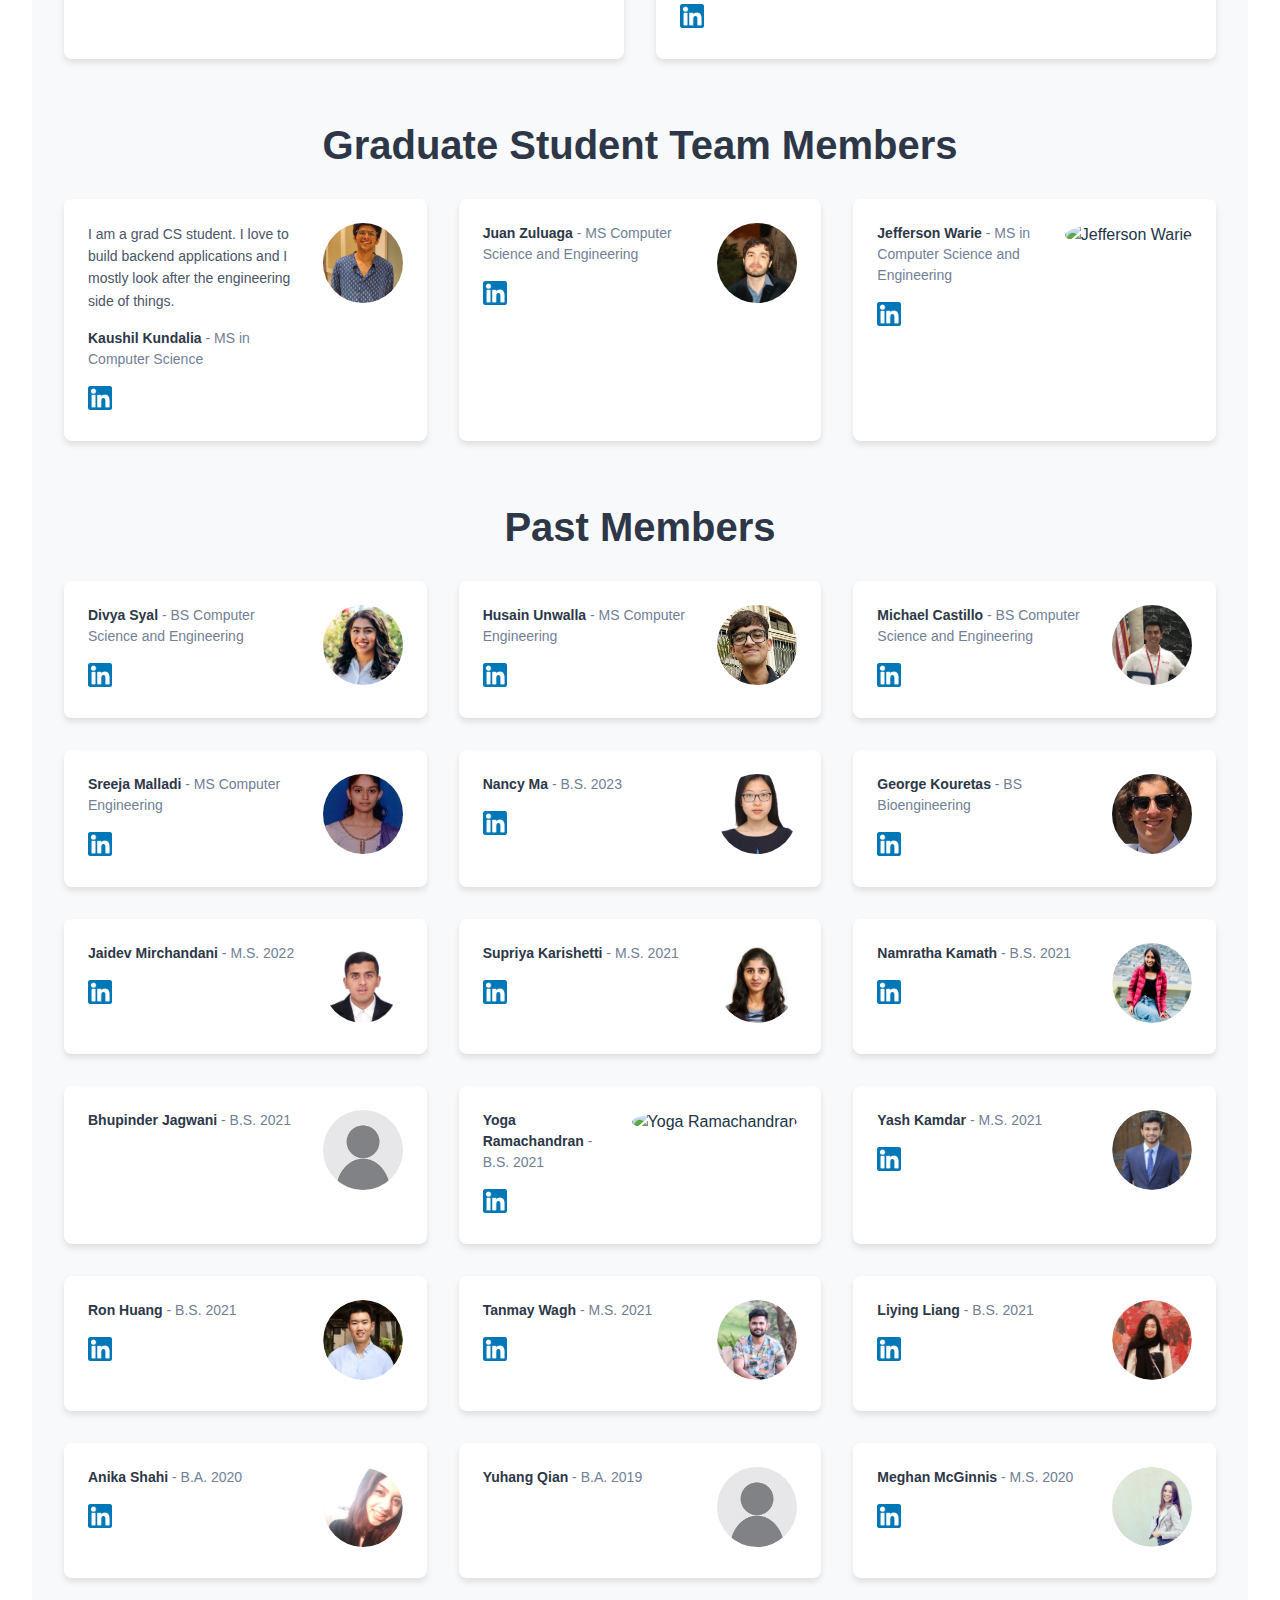
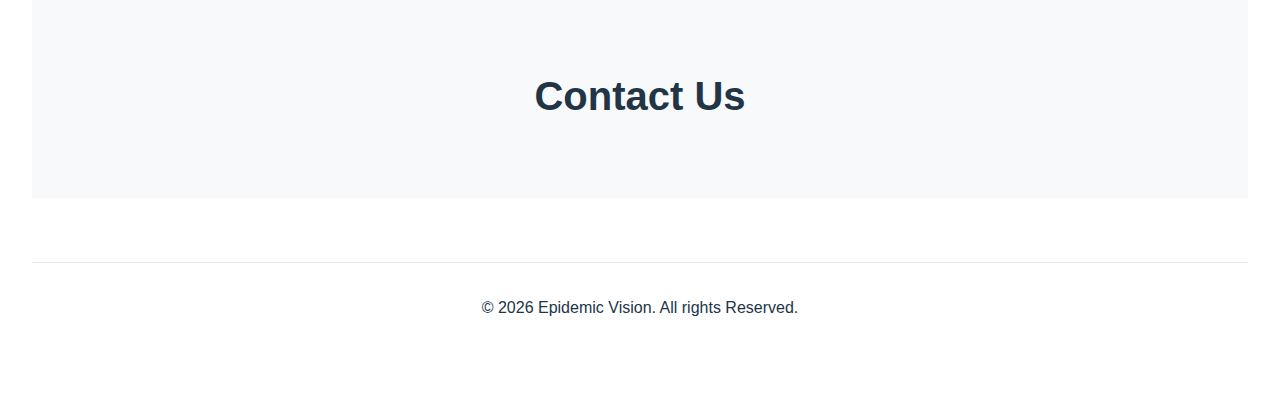
==== commit 2a4d0b25: "Add files via upload" ====
--- a/index.html
+++ b/index.html
@@ -20,6 +20,7 @@
                 <li><a href="#hero">Home</a></li>
                 <li><a href="#publications">Papers</a></li>
                 <li><a href="#team-members">Team</a></li>
+                <li><a href="#contact-section">Contact Us</a></li>
             </ul>
             <div class="logo">
                 <a href="#hero">
@@ -37,9 +38,13 @@
                     <span class="main-title">Disease<br><span class="underline">Forecasting</span></span>
                 </h1>
                 <p>
-                    In collaboration with Cepheid, Inc., this project employs Long Short-Term Memory (LSTM) neural network data science techniques to predict future influenza vectors. The eVision (Epidemic Vision) machine learning tool currently predicts the trend of influenza cases throughout the flu season with an accuracy of 90.38%, 91.43%, and 81.74% for 3, 7, and 14 weeks in advance predictions respectively.
+                    In collaboration with Cepheid, Inc., this project employs Long Short-Term Memory (LSTM) neural
+                    network data science techniques to predict future influenza vectors. The eVision (Epidemic Vision)
+                    machine learning tool currently predicts the trend of influenza cases throughout the flu season with
+                    an accuracy of 90.38%, 91.43%, and 81.74% for 3, 7, and 14 weeks in advance predictions
+                    respectively.
                 </p>
-                <a href="404.html" class="button">eVision Tool</a>
+                <a href="tool.html" class="button">eVision Tool</a>
             </div>
             <div class="hero-image">
                 <picture>
@@ -57,17 +62,17 @@
             </div>
         </section>
 
-        <section id="team-members">
-            <h2>Team Members</h2>
-            <div class="team-grid">
-                <!-- Team member cards will be dynamically inserted here -->
+        <section id="advisors">
+            <h2>Faculty Advisors</h2>
+            <div class="advisors-grid">
+                <!-- Advisor cards will be dynamically inserted here -->
             </div>
         </section>
 
-        <section id="advisors">
-            <h2>Advisors</h2>
-            <div class="advisors-grid">
-                <!-- Advisor cards will be dynamically inserted here -->
+        <section id="team-members">
+            <h2>Graduate Student Team Members</h2>
+            <div class="team-grid">
+                <!-- Team member cards will be dynamically inserted here -->
             </div>
         </section>
 
@@ -77,12 +82,61 @@
                 <!-- Past member cards will be dynamically inserted here -->
             </div>
         </section>
+
+        <!-- Contact Section -->
+        <section id="contact-section" style="padding: 4rem 2rem; background-color: #f8f9fa; text-align: center;">
+            <h2 id="contact-heading" style="cursor: pointer;">Contact Us</h2>
+            <div id="contact-form" style="max-height: 0; overflow: hidden; transition: max-height 0.5s ease;">
+                <p>If you wish to contact us, please fill out the entire form below and press the "Send Message" button.
+                </p>
+                <form action="contactform.php" method="POST" style="max-width: 600px; margin: 0 auto;">
+                    <div style="margin-bottom: 1rem; display: flex; justify-content: space-between;">
+                        <input type="text" id="name" name="name" placeholder="Name" required
+                            style="width: 48%; padding: 0.75rem; border: 1px solid #ccc; border-radius: 5px;">
+                        <input type="email" id="email" name="email" placeholder="Email" required
+                            style="width: 48%; padding: 0.75rem; border: 1px solid #ccc; border-radius: 5px;">
+                    </div>
+                    <div style="margin-bottom: 1rem;">
+                        <input type="text" id="subject" name="subject" placeholder="Subject" required
+                            style="width: 100%; padding: 0.75rem; border: 1px solid #ccc; border-radius: 5px;">
+                    </div>
+                    <div style="margin-bottom: 1rem;">
+                        <textarea id="message" name="message" rows="5" placeholder="Message" required
+                            style="width: 100%; padding: 0.75rem; border: 1px solid #ccc; border-radius: 5px;"></textarea>
+                    </div>
+                    <div style="margin-bottom: 1rem;">
+                        <div class="h-captcha" data-sitekey="36f83e20-ccd4-425c-b300-a814a41c08da"></div>
+                    </div>
+                    <div>
+                        <button type="submit" name="button" value="Message" class="button"
+                            style="padding: 0.75rem 1.5rem; background-color: #4299E1; color: white; border: none; border-radius: 5px; font-weight: bold; cursor: pointer;">Send
+                            Message</button>
+                    </div>
+                </form>
+            </div>
+        </section>
+
     </main>
 
     <footer>
         <p>© <span id="current-year"></span> Epidemic Vision. All rights Reserved.</p>
-    </footer>    
+    </footer>
 
+    <script src="https://js.hcaptcha.com/1/api.js" async defer></script>
+    <script>
+        const contactSection = document.getElementById('contact-section');
+        const contactForm = document.getElementById('contact-form');
+
+        // Expand the contact form when hovering over the section
+        contactSection.addEventListener('mouseenter', () => {
+            contactForm.style.maxHeight = '1000px'; // Adjust based on form size
+        });
+
+        // Collapse the contact form when the mouse leaves the section
+        contactSection.addEventListener('mouseleave', () => {
+            contactForm.style.maxHeight = '0';
+        });
+    </script>
     <script src="script.js"></script>
 </body>
 
--- a/styles.css
+++ b/styles.css
@@ -60,6 +60,43 @@
     backdrop-filter: none;
     z-index: 99;
 }
+
+#contact-section h2 {
+    font-size: 2.5rem;
+    margin-bottom: 1rem;
+}
+
+#contact-section p {
+    font-size: 1rem;
+    margin-bottom: 2rem;
+    color: #666;
+}
+
+#contact-section input, #contact-section textarea {
+    font-size: 1rem;
+}
+
+#contact-section .button {
+    transition: background-color 0.3s;
+}
+
+#contact-section .button:hover {
+    background-color: #2c7bbf;
+}
+
+/* Initially hide the contact form (compressed) */
+#contact-form {
+    max-height: 0;
+    overflow: hidden;
+    transition: max-height 0.5s ease-in-out;
+}
+
+/* Expand the contact form when hovering over the "Contact Us" text */
+#contact-section:hover #contact-form {
+    max-height: 1000px; /* Adjust this value to suit the form content size */
+    overflow: visible;
+}
+
 /* Original settings:
 backdrop-filter: blur(25px);
 */
@@ -87,26 +124,25 @@
 header nav ul li a {
     font-weight: bold;
     color: var(--primary-color);
-    text-decoration: underline;
-    text-decoration-color: black;
-    text-decoration-thickness: 2px;
+    text-decoration: none; /* No underline by default */
 }
 
 header nav ul li a:hover {
     color: var(--secondary-color);
     text-decoration: underline;
     text-decoration-color: black;
-    text-decoration-thickness: 2px;
+    text-decoration-thickness: 2px; /* Underline appears only on hover */
 }
 
 /* Hero styles */
 #hero {
     display: flex;
-    align-items: center;
-    justify-content: space-between;
+    align-items: flex-start; /* Left-align items */
+    justify-content: flex-start; /* Left justify the hero section */
     max-width: 1200px;
     margin: 80px auto 0;
     padding: 4rem 2rem;
+    text-align: left; /* Ensure all text inside is left-aligned */
 }
 
 .hero-content {
@@ -152,12 +188,18 @@
 
 .button {
     display: inline-block;
+    padding: 0.75rem 1.5rem;
     background-color: #4299E1;
     color: white;
-    padding: 0.75rem 1.5rem;
     text-decoration: none;
     border-radius: 5px;
     font-weight: bold;
+    transition: background-color 0.3s;
+}
+
+.button:hover {
+    background-color: #2c7bbf;
+    color: white;
 }
 
 .underline {
@@ -253,12 +295,13 @@
     font-size: 0.875rem;
     color: #718096;
     margin-bottom: 1rem;
+    text-align: left;
 }
 
 .view-more {
     display: flex;
     align-items: center;
-    justify-content: space-between;
+    justify-content: right;
     background-color: #f7fafc;
     padding: 0.5rem 1rem;
     border-radius: 4px;
@@ -304,6 +347,7 @@
     padding: 1.5rem;
     display: flex;
     align-items: flex-start;
+    text-align: left;
 }
 
 .person-info {
@@ -321,7 +365,7 @@
     font-size: 0.875rem;
     color: #718096;
     margin-bottom: 8px;
-    text-align: center;
+    text-align: left;
 }
 
 .person-details strong {
@@ -338,7 +382,6 @@
     border-radius: 50%;
     object-fit: cover;
 }
-
 
 /* Footer styles */
 footer {
@@ -398,10 +441,22 @@
 
 .linkedin-container {
     display: flex;
-    justify-content: center;
+    justify-content: left;
     margin-top: 8px;
 }
 
 .linkedin-link {
     display: inline-block;
+}
+
+/* Tool page specific adjustments */
+.tool-page .container {
+    margin-top: 80px;
+}
+
+/* Media query for smaller screens, if needed */
+@media (max-width: 767px) {
+    .tool-page .container {
+        margin-top: 100px;
+    }
 }